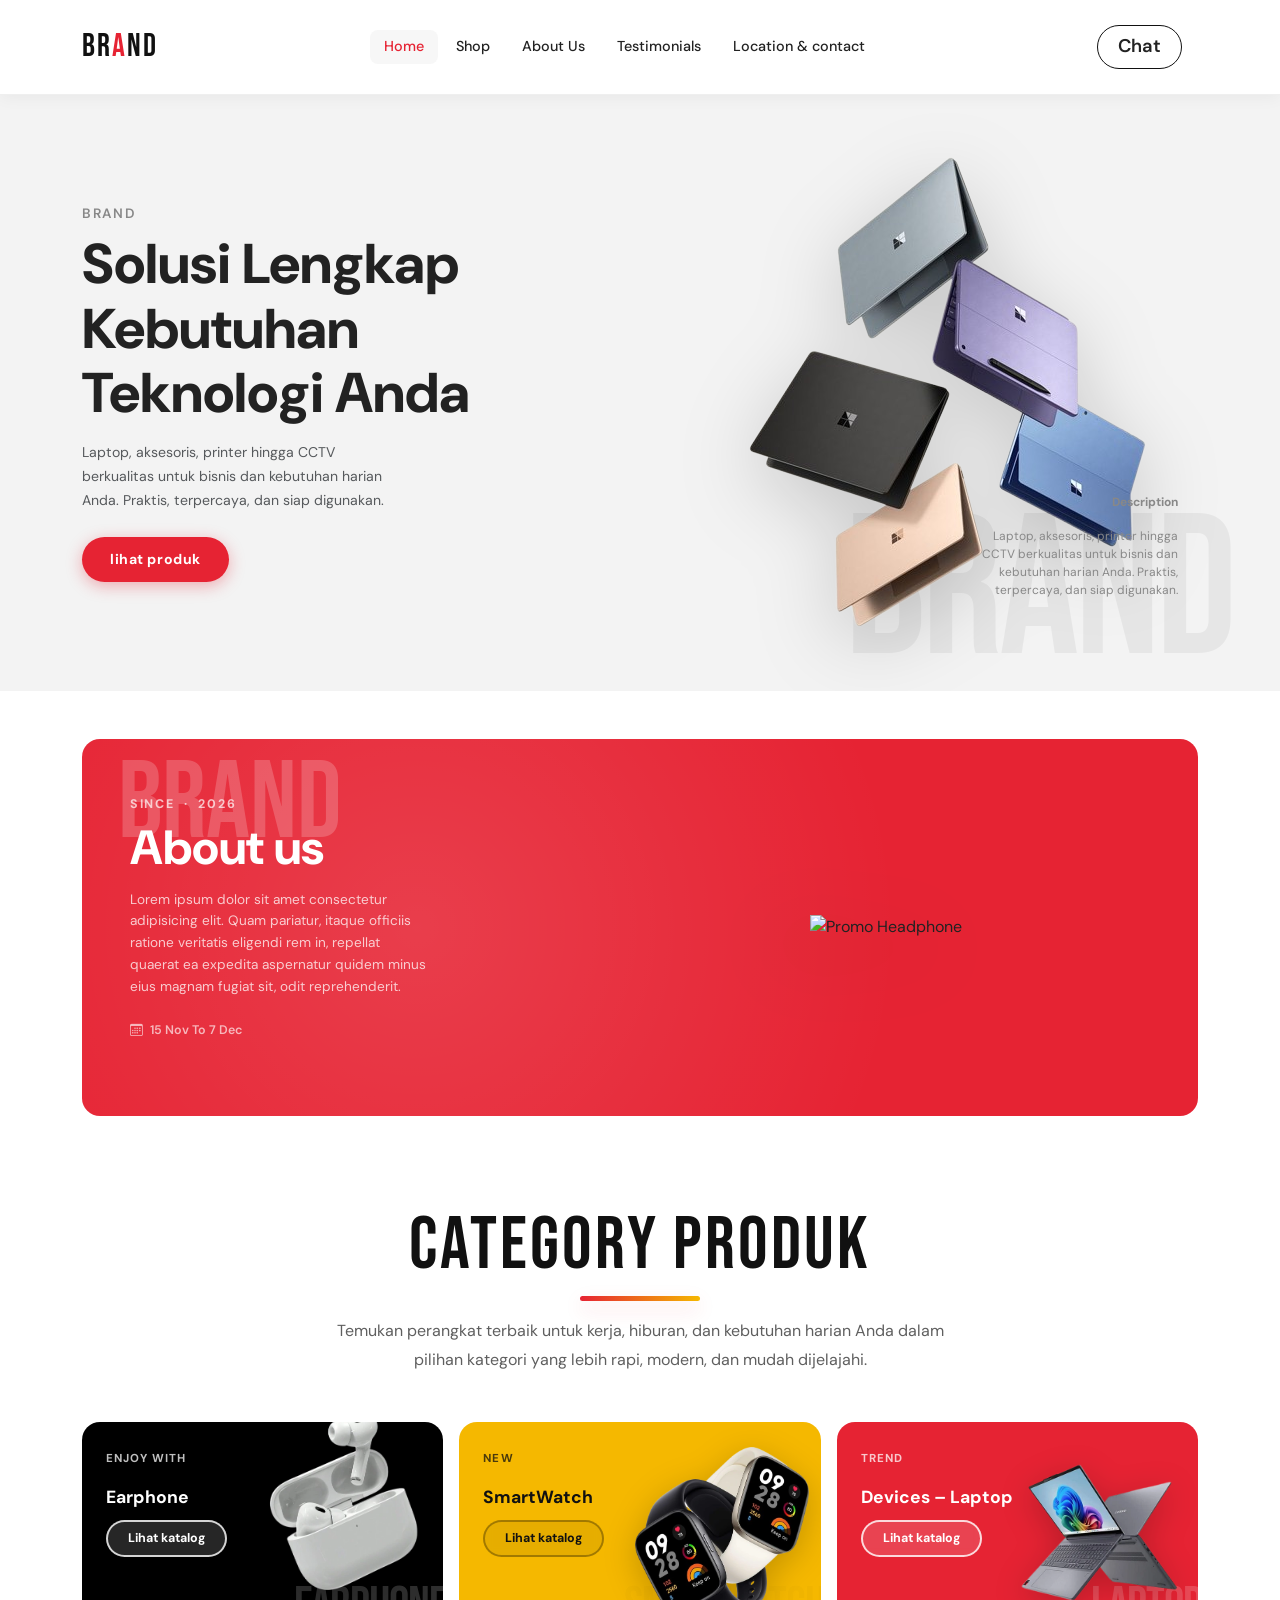
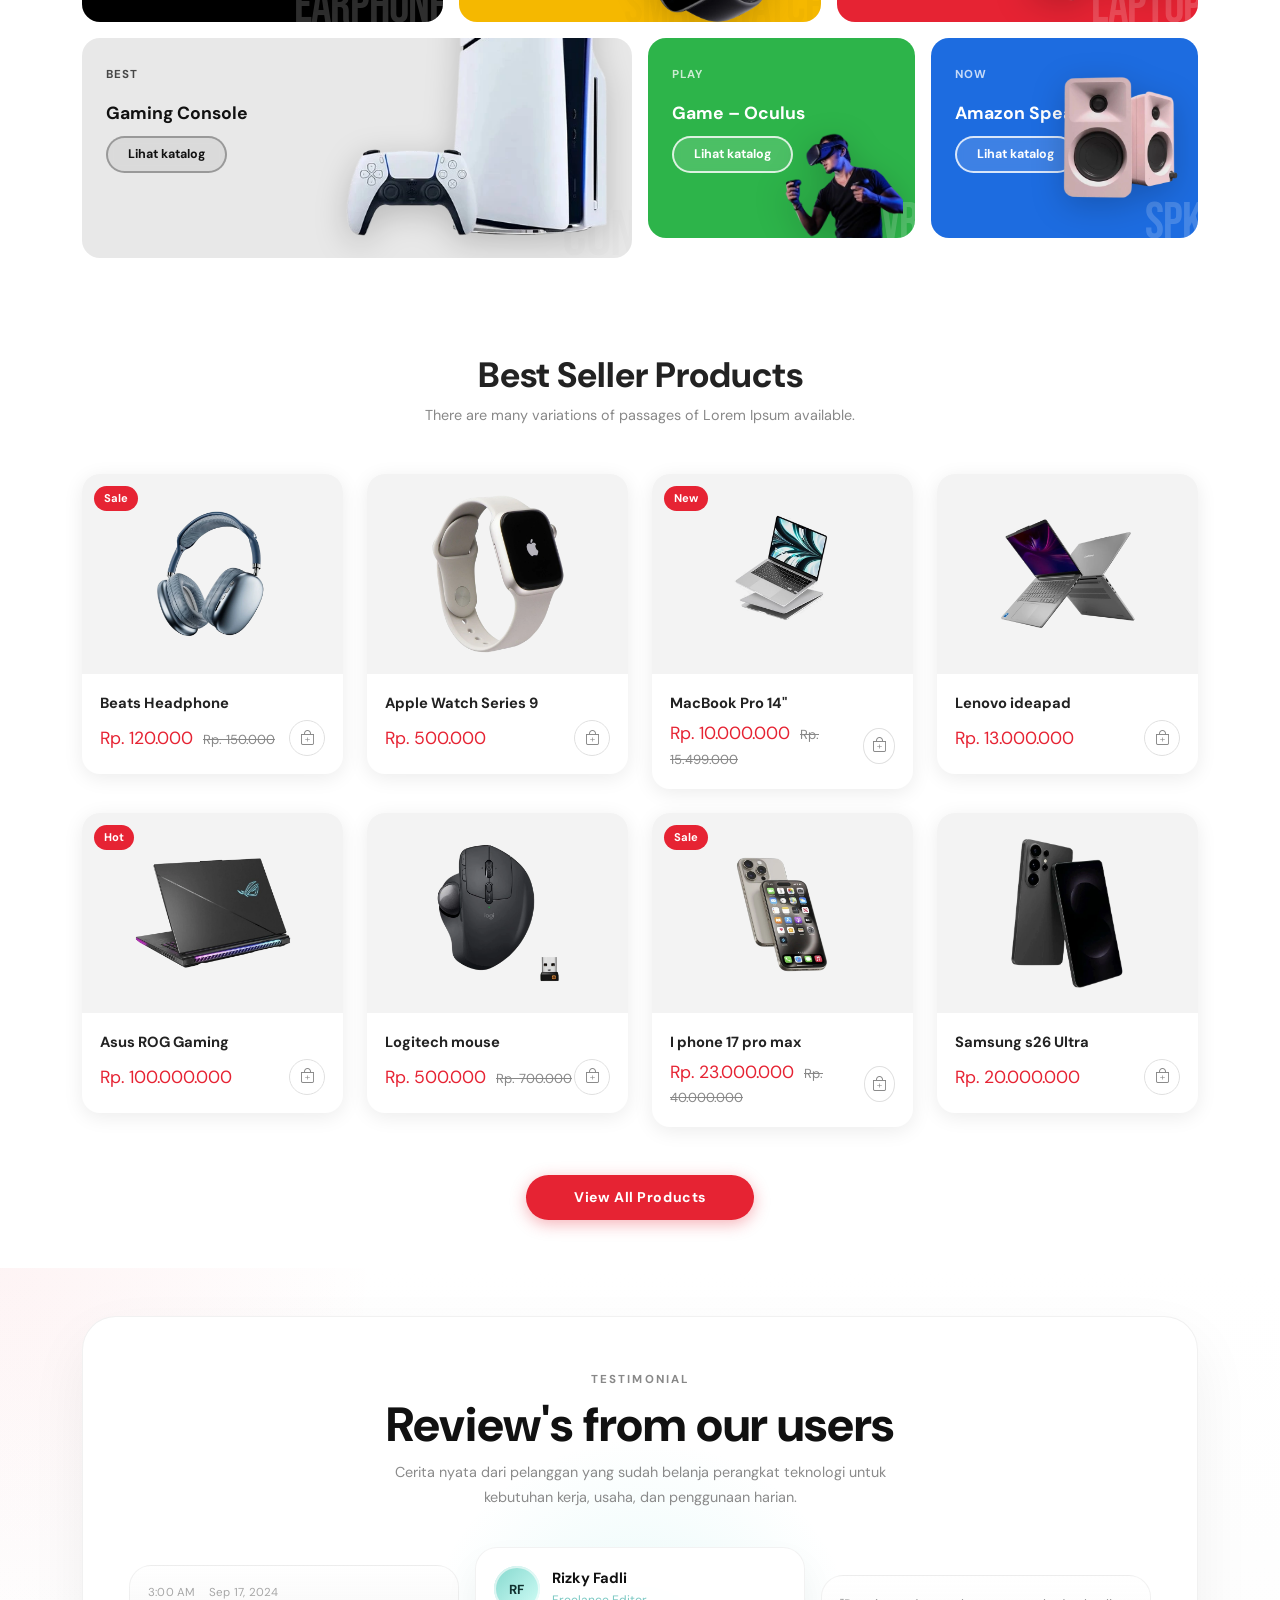
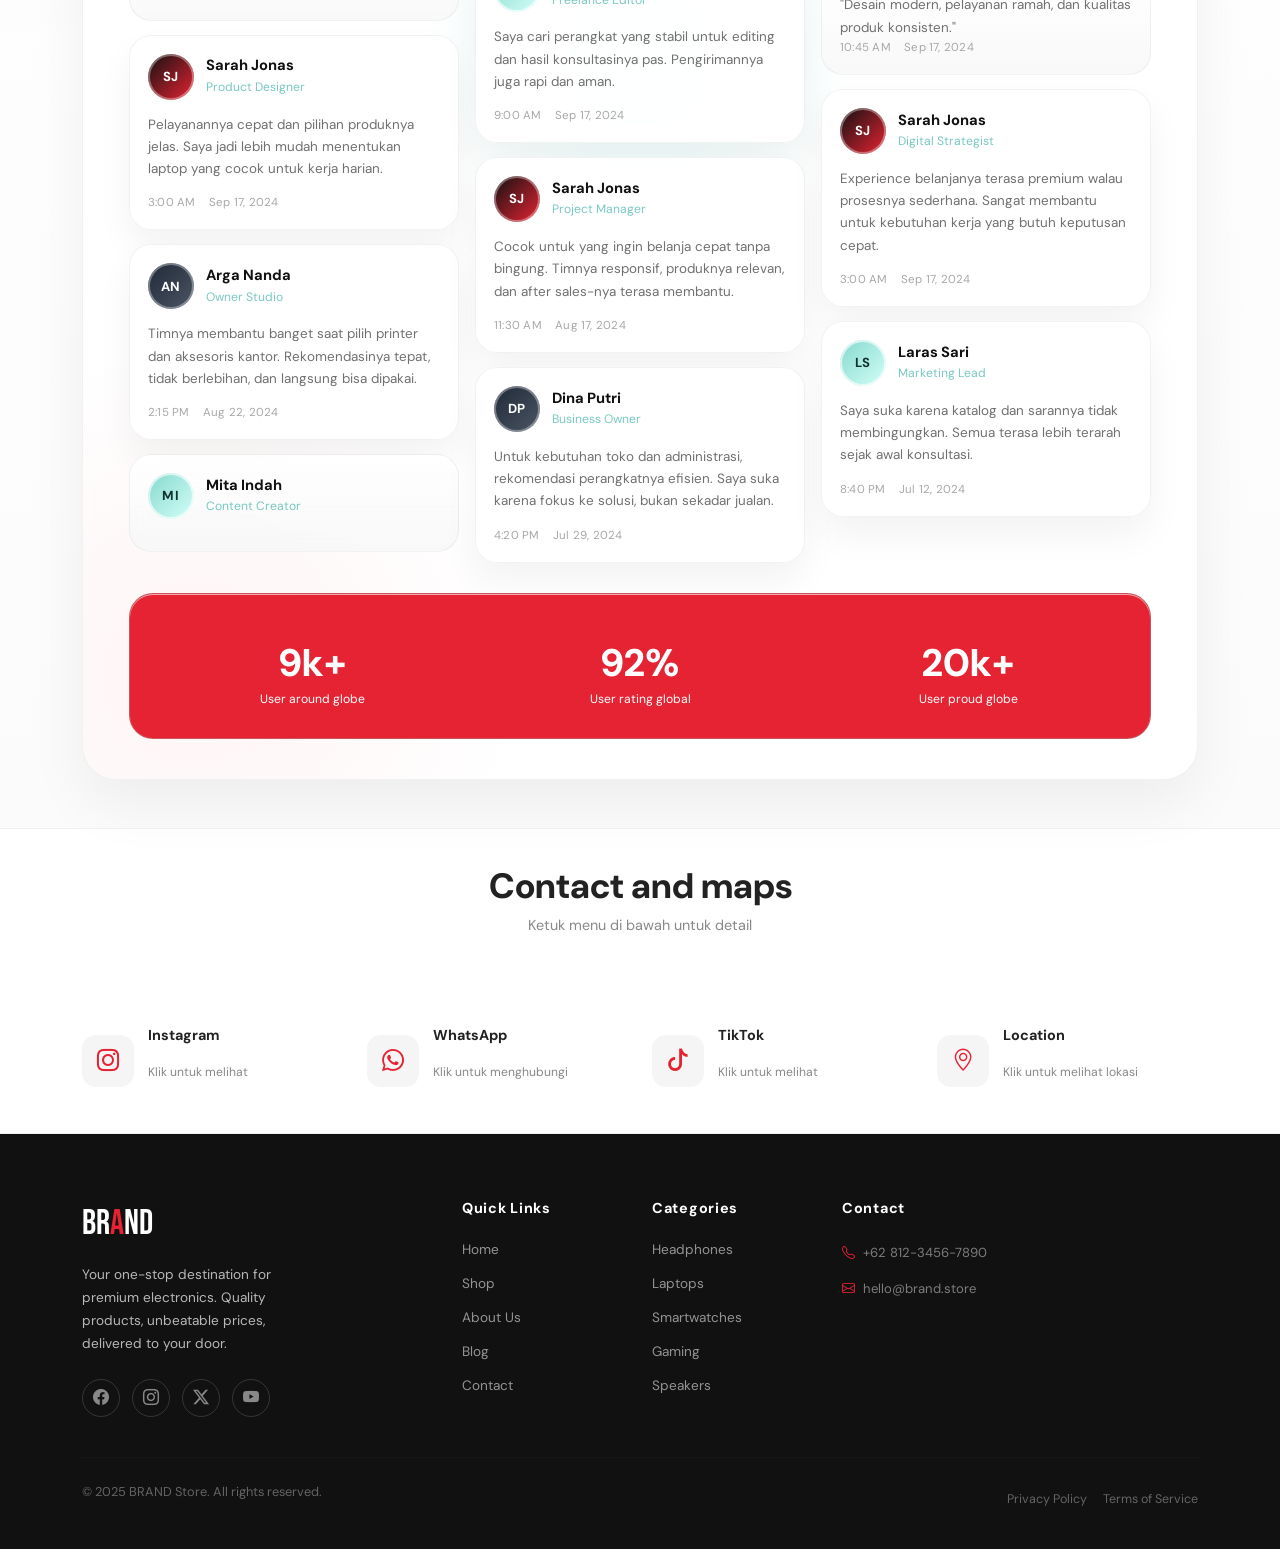
==== index.html @ e94419e8 "Add files via upload" ====
<!DOCTYPE html>
<html lang="en">
<head>
  <meta charset="UTF-8" />
  <meta name="viewport" content="width=device-width, initial-scale=1.0" />
  <title>Brand Electronics Store</title>

  <!-- Bootstrap 5 -->
  <link href="https://cdn.jsdelivr.net/npm/bootstrap@5.3.3/dist/css/bootstrap.min.css" rel="stylesheet" />
  <!-- Bootstrap Icons -->
  <link href="https://cdn.jsdelivr.net/npm/bootstrap-icons@1.11.3/font/bootstrap-icons.min.css" rel="stylesheet" />
  <!-- Google Fonts -->
  <link href="https://fonts.googleapis.com/css2?family=Bebas+Neue&family=DM+Sans:wght@300;400;500;600;700&display=swap" rel="stylesheet" />

  <!-- Custom CSS -->

   <link rel="stylesheet" href="./CSS/style.css">
</head>

<body>

  <!-- ============================================================
       NAVBAR
  ============================================================ -->
  <nav class="phlox-nav navbar navbar-expand-lg">
    <div class="container">
      <!-- Logo -->
      <a class="phlox-logo navbar-brand me-4" href="#">BR<span>A</span>ND</a>

      <!-- Toggler -->
      <button class="navbar-toggler border-0 shadow-none" type="button" data-bs-toggle="collapse" data-bs-target="#navMenu">
        <i class="bi bi-list fs-4"></i>
      </button>

      <!-- Menu -->
      <div class="collapse navbar-collapse" id="navMenu">
        <ul class="navbar-nav mx-auto gap-1">
          <li class="nav-item"><a class="nav-link active" href="#home">Home</a></li>
          <li class="nav-item"><a class="nav-link" href="#category">Shop</a></li>
          <li class="nav-item"><a class="nav-link" href="#about">About Us</a></li>
          <li class="nav-item"><a class="nav-link" href="#testimonials">Testimonials</a></li>
          <li class="nav-item"><a class="nav-link" href="#features">Location & contact</a></li>
          
        </ul>

        <!-- Right icons -->
        <div class="nav-icons d-flex align-items-center ms-lg-3 mt-3 mt-lg-0">
          <a href="#" class="btn-login me-3">Chat</a>
        </div>
      </div>
    </div>
  </nav>

  <!-- ============================================================
       HERO
  ============================================================ -->
  <section class="hero py-5" id="home" data-reveal>
    <div class="container position-relative">
      <div class="hero-ghost">Brand</div>
      <div class="row align-items-center">
        <!-- Left -->
        <div class="col-lg-5 col-md-6">
          <p class="hero-label">Brand</p>
          <h1 class="hero-title">
            <strong>Solusi Lengkap Kebutuhan Teknologi Anda</strong>
          </h1>
          <p class="text-muted mb-4 mt-3" style="font-size:.88rem;max-width:320px;line-height:1.7;">
            Laptop, aksesoris, printer hingga CCTV berkualitas untuk bisnis dan kebutuhan harian Anda. Praktis, terpercaya, dan siap digunakan.
          </p>
          <a href="#" class="btn-red">lihat produk</a>
        </div>
        <!-- Right -->
        <div class="col-lg-7 col-md-6 hero-img-wrap">
          <img
            src="./Assets/image/hero/hero.png"
            alt="Beats Solo Wireless Headphone"
          />
        </div>
      </div>
      <!-- Description card -->
      <div class="hero-desc d-none d-lg-block">
        <p class="hero-desc-title">Description</p>
        <p>Laptop, aksesoris, printer hingga CCTV berkualitas untuk bisnis dan kebutuhan harian Anda. Praktis, terpercaya, dan siap digunakan.</p>
      </div>
    </div>
  </section>


  <!-- ============================================================
       PROMO BANNER
  ============================================================ -->
  <section class="py-5" id="about" data-reveal>
    <div class="container">
      <div class="promo-banner">
        <div class="promo-off">Brand</div>
        <div class="promo-content">
          <p class="promo-tag">since &nbsp;·&nbsp; 2026</p>
          <h2 class="promo-title">About us</h2>
          <p class="promo-sub">Lorem ipsum dolor sit amet consectetur adipisicing elit. Quam pariatur, itaque officiis ratione veritatis eligendi rem in, repellat quaerat ea expedita aspernatur quidem minus eius magnam fugiat sit, odit reprehenderit.</p>
          <p class="promo-date"><i class="bi bi-calendar3 me-2"></i>15 Nov To 7 Dec</p>
          
        </div>
        <img
          class="promo-img d-none d-sm-block"
          src="https://images.unsplash.com/photo-1505740420928-5e560c06d30e?w=500&q=80"
          alt="Promo Headphone"
          style="filter: drop-shadow(-20px 20px 40px rgba(0,0,0,.35)) hue-rotate(0deg) saturate(1.3);"
        />
      </div>
    </div>
  </section>

  
  <!-- ============================================================
       CATEGORY SECTION
  ============================================================ -->
  <section class="py-5" id="category" data-reveal>
    <div class="container">
      <div class="category-heading text-center mx-auto mb-4 mb-md-5">
        <h2 class="category-title">Category Produk</h2>
        <p class="category-subtitle">
          Temukan perangkat terbaik untuk kerja, hiburan, dan kebutuhan harian Anda
          dalam pilihan kategori yang lebih rapi, modern, dan mudah dijelajahi.
        </p>
      </div>
      <div class="row g-3">

        <!-- Earphone – black -->
        <div class="col-md-4 col-6">
          <div class="cat-card bg-black">
            <div>
              <p class="cat-label">Enjoy With</p>
              <p class="cat-name">Earphone</p>
              <a href="earphone-katalog.html" class="btn-browse mt-2">Lihat katalog</a>
            </div>
            <div class="cat-ghost">EARPHONE</div>
            <img src="./Assets/image/image category/earphome.webp" alt="Earphone" />
          </div>
        </div>

        <!-- Wearables – yellow -->
        <div class="col-md-4 col-6">
          <div class="cat-card bg-yellow">
            <div>
              <p class="cat-label">New</p>
              <p class="cat-name">SmartWatch</p>
              <a href="#" class="btn-browse dark mt-2">Lihat katalog</a>
            </div>
            <div class="cat-ghost" style="color:rgba(0,0,0,.12);">SmartWatch</div>
            <img src="./Assets/image/image category/smartwatch.webp" alt="Smartwatch" />
          </div>
        </div>

        <!-- Laptop – red -->
        <div class="col-md-4 col-12">
          <div class="cat-card bg-red">
            <div>
              <p class="cat-label">Trend</p>
              <p class="cat-name">Devices – Laptop</p>
              <a href="laptop-katalog.html" class="btn-browse mt-2">Lihat katalog</a>
            </div>
            <div class="cat-ghost">Laptop</div>
            <img src="./Assets/image/image category/laptop.webp" alt="Laptop" />
          </div>
        </div>

        <!-- Gaming Console – light gray -->
        <div class="col-md-6 col-12">
          <div class="cat-card bg-lgray" style="min-height:220px;">
            <div>
              <p class="cat-label">Best</p>
              <p class="cat-name">Gaming Console</p>
              <a href="#" class="btn-browse dark mt-2">Lihat katalog</a>
            </div>
            <div class="cat-ghost" style="color:rgba(0,0,0,.07);font-size:4rem;">CON</div>
            <img src="./Assets/image/image category/ps.webp" alt="Console" style="width:52%;" />
          </div>
        </div>

        <!-- Oculus – green -->
        <div class="col-md-3 col-6">
          <div class="cat-card bg-green">
            <div>
              <p class="cat-label">Play</p>
              <p class="cat-name">Game – Oculus</p>
              <a href="#" class="btn-browse mt-2">Lihat katalog</a>
            </div>
            <div class="cat-ghost">VR</div>
            <img src="./Assets/image/image category/game-oculus.webp" alt="VR" />
          </div>
        </div>

        <!-- Speaker – blue -->
        <div class="col-md-3 col-6">
          <div class="cat-card bg-blue">
            <div>
              <p class="cat-label">Now</p>
              <p class="cat-name">Amazon Speaker</p>
              <a href="#" class="btn-browse mt-2">Lihat katalog</a>
            </div>
            <div class="cat-ghost">SPK</div>
            <img src="./Assets/image/image category/speaker.webp" alt="Speaker" style="bottom:0px; width: 50%;"/>
          </div>
        </div>

      </div>
    </div>
  </section>

 
  
  <!-- ============================================================
       BEST SELLER PRODUCTS
  ============================================================ -->
  <section class="py-5">
    <div class="container">
      <div class="text-center mb-5">
        <h2 class="section-title">Best Seller Products</h2>
        <p class="section-sub">There are many variations of passages of Lorem Ipsum available.</p>
      </div>
      <div class="row g-4">

        <!-- Product 1 -->
        <div class="col-lg-3 col-md-6">
          <div class="product-card">
            <div class="product-img-wrap">
              <span class="product-badge">Sale</span>
              <img src="./Assets/image/section best sleer/headphone.webp" alt="Headphone" />
            </div>
            <div class="product-body">
              <p class="product-name">Beats Headphone</p>
              <div class="d-flex align-items-center justify-content-between">
                <div>
                  <span class="product-price">Rp. 120.000</span>
                  <span class="product-price-old">Rp. 150.000</span>
                </div>
                <button class="btn-cart"><i class="bi bi-bag-plus"></i></button>
              </div>
            </div>
          </div>
        </div>

        <!-- Product 2 -->
        <div class="col-lg-3 col-md-6">
          <div class="product-card">
            <div class="product-img-wrap">
              <img src="./Assets/image/section best sleer/Apple-watch.webp" alt="Smartwatch" />
            </div>
            <div class="product-body">
              <p class="product-name">Apple Watch Series 9</p>
              <div class="d-flex align-items-center justify-content-between">
                <div>
                  <span class="product-price">Rp. 500.000</span>
                </div>
                <button class="btn-cart"><i class="bi bi-bag-plus"></i></button>
              </div>
            </div>
          </div>
        </div>

        <!-- Product 3 -->
        <div class="col-lg-3 col-md-6">
          <div class="product-card">
            <div class="product-img-wrap">
              <span class="product-badge">New</span>
              <img src="./Assets/image/section best sleer/mackbook.webp" alt="Laptop" />
            </div>
            <div class="product-body">
              <p class="product-name">MacBook Pro 14"</p>
              <div class="d-flex align-items-center justify-content-between">
                <div>
                  <span class="product-price">Rp. 10.000.000</span>
                  <span class="product-price-old">Rp. 15.499.000</span>
                </div>
                <button class="btn-cart"><i class="bi bi-bag-plus"></i></button>
              </div>
            </div>
          </div>
        </div>

        <!-- Product 4 -->
        <div class="col-lg-3 col-md-6">
          <div class="product-card">
            <div class="product-img-wrap">
              <img src="./Assets/image/section best sleer/lenovo.webp" alt="Earbuds" />
            </div>
            <div class="product-body">
              <p class="product-name">Lenovo ideapad</p>
              <div class="d-flex align-items-center justify-content-between">
                <div>
                  <span class="product-price">Rp. 13.000.000</span>
                </div>
                <button class="btn-cart"><i class="bi bi-bag-plus"></i></button>
              </div>
            </div>
          </div>
        </div>

        <!-- Product 5 -->
        <div class="col-lg-3 col-md-6">
          <div class="product-card">
            <div class="product-img-wrap">
              <span class="product-badge">Hot</span>
              <img src="./Assets/image/section best sleer/rog.webp" alt="Console" />
            </div>
            <div class="product-body">
              <p class="product-name">Asus ROG Gaming</p>
              <div class="d-flex align-items-center justify-content-between">
                <div>
                  <span class="product-price">Rp. 100.000.000</span>
                </div>
                <button class="btn-cart"><i class="bi bi-bag-plus"></i></button>
              </div>
            </div>
          </div>
        </div>

        <!-- Product 6 -->
        <div class="col-lg-3 col-md-6">
          <div class="product-card">
            <div class="product-img-wrap">
              <img src="./Assets/image/section best sleer/mouse.webp" alt="Speaker" />
            </div>
            <div class="product-body">
              <p class="product-name">Logitech mouse</p>
              <div class="d-flex align-items-center justify-content-between">
                <div>
                  <span class="product-price">Rp. 500.000</span>
                  <span class="product-price-old">Rp. 700.000</span>
                </div>
                <button class="btn-cart"><i class="bi bi-bag-plus"></i></button>
              </div>
            </div>
          </div>
        </div>

        <!-- Product 7 -->
        <div class="col-lg-3 col-md-6">
          <div class="product-card">
            <div class="product-img-wrap">
              <span class="product-badge">Sale</span>
              <img src="./Assets/image/section best sleer/ip.webp" alt="VR" />
            </div>
            <div class="product-body">
              <p class="product-name">I phone 17 pro max</p>
              <div class="d-flex align-items-center justify-content-between">
                <div>
                  <span class="product-price">Rp. 23.000.000</span>
                  <span class="product-price-old">Rp. 40.000.000</span>
                </div>
                <button class="btn-cart"><i class="bi bi-bag-plus"></i></button>
              </div>
            </div>
          </div>
        </div>

        <!-- Product 8 -->
        <div class="col-lg-3 col-md-6">
          <div class="product-card">
            <div class="product-img-wrap">
              <img src="./Assets/image/section best sleer/samsung.webp" alt="Camera" />
            </div>
            <div class="product-body">
              <p class="product-name">Samsung s26 Ultra</p>
              <div class="d-flex align-items-center justify-content-between">
                <div>
                  <span class="product-price">Rp. 20.000.000</span>
                </div>
                <button class="btn-cart"><i class="bi bi-bag-plus"></i></button>
              </div>
            </div>
          </div>
        </div>

      </div>

      <!-- Load more -->
      <div class="text-center mt-5">
        <a href="#category" class="btn-red px-5">View All Products</a>
      </div>
    </div>
  </section>

  

  


  <!-- ============================================================
       TESTIMONIALS
  ============================================================ -->
  <section class="testimonials-section py-5" id="testimonials" data-reveal>
    <div class="container">
      <div class="testimonials-shell">
        <div class="text-center testimonial-heading">
          <p class="testimonial-kicker">Testimonial</p>
          <h2 class="testimonial-title">Review's from our users</h2>
          <p class="testimonial-subtitle">
            Cerita nyata dari pelanggan yang sudah belanja perangkat teknologi
            untuk kebutuhan kerja, usaha, dan penggunaan harian.
          </p>
          <div class="testimonial-controls d-lg-none">
            <button class="testimonial-control-btn" type="button" data-testimonial-prev aria-label="Previous testimonial group">
              <i class="bi bi-arrow-left"></i>
            </button>
            <button class="testimonial-control-btn" type="button" data-testimonial-next aria-label="Next testimonial group">
              <i class="bi bi-arrow-right"></i>
            </button>
          </div>
        </div>

        <div class="row g-3 align-items-start testimonial-grid">
          <div class="col-lg-4 col-md-6 testimonial-slide is-active" data-testimonial-slide>
            <div class="testimonial-stack testimonial-stack-left">
              <article class="testimonial-card muted-card">
                <div class="testimonial-time">3:00 AM <span>Sep 17, 2024</span></div>
              </article>
              <article class="testimonial-card">
                <div class="testimonial-user">
                  <div class="testimonial-avatar avatar-red">SJ</div>
                  <div>
                    <h3>Sarah Jonas</h3>
                    <p>Product Designer</p>
                  </div>
                </div>
                <p class="testimonial-text">
                  Pelayanannya cepat dan pilihan produknya jelas. Saya jadi lebih
                  mudah menentukan laptop yang cocok untuk kerja harian.
                </p>
                <div class="testimonial-meta">3:00 AM <span>Sep 17, 2024</span></div>
              </article>
              <article class="testimonial-card">
                <div class="testimonial-user">
                  <div class="testimonial-avatar avatar-dark">AN</div>
                  <div>
                    <h3>Arga Nanda</h3>
                    <p>Owner Studio</p>
                  </div>
                </div>
                <p class="testimonial-text">
                  Timnya membantu banget saat pilih printer dan aksesoris kantor.
                  Rekomendasinya tepat, tidak berlebihan, dan langsung bisa dipakai.
                </p>
                <div class="testimonial-meta">2:15 PM <span>Aug 22, 2024</span></div>
              </article>
              <article class="testimonial-card muted-card d-none d-md-block">
                <div class="testimonial-user">
                  <div class="testimonial-avatar avatar-soft">MI</div>
                  <div>
                    <h3>Mita Indah</h3>
                    <p>Content Creator</p>
                  </div>
                </div>
              </article>
            </div>
          </div>

          <div class="col-lg-4 col-md-6 testimonial-slide" data-testimonial-slide>
            <div class="testimonial-stack testimonial-stack-center">
              <article class="testimonial-card">
                <div class="testimonial-user">
                  <div class="testimonial-avatar avatar-soft">RF</div>
                  <div>
                    <h3>Rizky Fadli</h3>
                    <p>Freelance Editor</p>
                  </div>
                </div>
                <p class="testimonial-text">
                  Saya cari perangkat yang stabil untuk editing dan hasil konsultasinya
                  pas. Pengirimannya juga rapi dan aman.
                </p>
                <div class="testimonial-meta">9:00 AM <span>Sep 17, 2024</span></div>
              </article>
              <article class="testimonial-card">
                <div class="testimonial-user">
                  <div class="testimonial-avatar avatar-red">SJ</div>
                  <div>
                    <h3>Sarah Jonas</h3>
                    <p>Project Manager</p>
                  </div>
                </div>
                <p class="testimonial-text">
                  Cocok untuk yang ingin belanja cepat tanpa bingung. Timnya responsif,
                  produknya relevan, dan after sales-nya terasa membantu.
                </p>
                <div class="testimonial-meta">11:30 AM <span>Aug 17, 2024</span></div>
              </article>
              <article class="testimonial-card">
                <div class="testimonial-user">
                  <div class="testimonial-avatar avatar-dark">DP</div>
                  <div>
                    <h3>Dina Putri</h3>
                    <p>Business Owner</p>
                  </div>
                </div>
                <p class="testimonial-text">
                  Untuk kebutuhan toko dan administrasi, rekomendasi perangkatnya efisien.
                  Saya suka karena fokus ke solusi, bukan sekadar jualan.
                </p>
                <div class="testimonial-meta">4:20 PM <span>Jul 29, 2024</span></div>
              </article>
            </div>
          </div>

          <div class="col-lg-4 testimonial-slide" data-testimonial-slide>
            <div class="testimonial-stack testimonial-stack-right">
              <article class="testimonial-card muted-card">
                <p class="testimonial-text mb-0">
                  "Desain modern, pelayanan ramah, dan kualitas produk konsisten."
                </p>
                <div class="testimonial-meta">10:45 AM <span>Sep 17, 2024</span></div>
              </article>
              <article class="testimonial-card">
                <div class="testimonial-user">
                  <div class="testimonial-avatar avatar-red">SJ</div>
                  <div>
                    <h3>Sarah Jonas</h3>
                    <p>Digital Strategist</p>
                  </div>
                </div>
                <p class="testimonial-text">
                  Experience belanjanya terasa premium walau prosesnya sederhana.
                  Sangat membantu untuk kebutuhan kerja yang butuh keputusan cepat.
                </p>
                <div class="testimonial-meta">3:00 AM <span>Sep 17, 2024</span></div>
              </article>
              <article class="testimonial-card">
                <div class="testimonial-user">
                  <div class="testimonial-avatar avatar-soft">LS</div>
                  <div>
                    <h3>Laras Sari</h3>
                    <p>Marketing Lead</p>
                  </div>
                </div>
                <p class="testimonial-text">
                  Saya suka karena katalog dan sarannya tidak membingungkan. Semua terasa
                  lebih terarah sejak awal konsultasi.
                </p>
                <div class="testimonial-meta">8:40 PM <span>Jul 12, 2024</span></div>
              </article>
            </div>
          </div>
        </div>

        <div class="row g-3 testimonial-stats">
          <div class="col-md-4">
            <div class="testimonial-stat-card">
              <h3 class="counter-value" data-counter="10000" data-counter-suffix="k+">10k<span>+</span></h3>
              <p>User around globe</p>
            </div>
          </div>
          <div class="col-md-4">
            <div class="testimonial-stat-card">
              <h3 class="counter-value" data-counter="97" data-counter-suffix="%">97<span>%</span></h3>
              <p>User rating global</p>
            </div>
          </div>
          <div class="col-md-4">
            <div class="testimonial-stat-card">
              <h3 class="counter-value" data-counter="22000" data-counter-suffix="k+">22k<span>+</span></h3>
              <p>User proud globe</p>
            </div>
          </div>
        </div>
      </div>
    </div>
  </section>

   <!-- ============================================================
       FEATURES STRIP
  ============================================================ -->
  <section class="features-strip" id="features" data-reveal>
    <div class="container">
      <div class="row g-4 justify-content-center">
        <div class="text-center mb-5">
        <h2 class="section-title">Contact and maps</h2>
        <p class="section-sub">Ketuk menu di bawah untuk detail</p>
      </div>

        <div class="col-lg-3 col-sm-6">
          <a href="https://www.instagram.com/" class="feature-item feature-link" target="_blank" rel="noopener noreferrer">
            <div class="feature-icon"><i class="bi bi-instagram"></i></div>
            <div>
              <p class="feature-title">Instagram</p>
              <p class="feature-sub">Klik untuk melihat</p>
            </div>
          </a>
        </div>

        <div class="col-lg-3 col-sm-6">
          <a href="https://www.instagram.com/" class="feature-item feature-link" target="_blank" rel="noopener noreferrer">
            <div class="feature-icon"><i class="bi bi-whatsapp"></i></div>
            <div>
              <p class="feature-title">WhatsApp</p>
              <p class="feature-sub">Klik untuk menghubungi</p>
            </div>
          </a>
        </div>

        <div class="col-lg-3 col-sm-6">
          <a href="https://www.instagram.com/" class="feature-item feature-link" target="_blank" rel="noopener noreferrer">
            <div class="feature-icon"><i class="bi bi-tiktok"></i></div>
            <div>
              <p class="feature-title">TikTok</p>
              <p class="feature-sub">Klik untuk melihat</p>
            </div>
          </a>
        </div>

        <div class="col-lg-3 col-sm-6">
          <a href="https://www.instagram.com/" class="feature-item feature-link" target="_blank" rel="noopener noreferrer">
            <div class="feature-icon"><i class="bi bi-geo-alt"></i></div>
            <div>
              <p class="feature-title">Location</p>
              <p class="feature-sub">Klik untuk melihat lokasi</p>
            </div>
          </a>
        </div>
        
      </div>
    </div>
  </section>


  <!-- ============================================================
       FOOTER
  ============================================================ -->
  <footer class="phlox-footer" id="contact" data-reveal>
    <div class="container">
      <div class="row g-4">
        <!-- Brand -->
        <div class="col-lg-4 col-md-6">
          <div class="footer-logo">BR<span>A</span>ND</div>
          <p class="footer-desc">Your one-stop destination for premium electronics. Quality products, unbeatable prices, delivered to your door.</p>
          <div class="mt-4">
            <a href="#" class="social-icon"><i class="bi bi-facebook"></i></a>
            <a href="#" class="social-icon"><i class="bi bi-instagram"></i></a>
            <a href="#" class="social-icon"><i class="bi bi-twitter-x"></i></a>
            <a href="#" class="social-icon"><i class="bi bi-youtube"></i></a>
          </div>
        </div>

        <!-- Quick Links -->
        <div class="col-lg-2 col-md-6 col-6">
          <p class="footer-title">Quick Links</p>
          <ul class="footer-links list-unstyled">
            <li><a href="#">Home</a></li>
            <li><a href="#">Shop</a></li>
            <li><a href="#">About Us</a></li>
            <li><a href="#">Blog</a></li>
            <li><a href="#">Contact</a></li>
          </ul>
        </div>

        <!-- Categories -->
        <div class="col-lg-2 col-md-6 col-6">
          <p class="footer-title">Categories</p>
          <ul class="footer-links list-unstyled">
            <li><a href="#category">Headphones</a></li>
            <li><a href="#category">Laptops</a></li>
            <li><a href="#category">Smartwatches</a></li>
            <li><a href="#category">Gaming</a></li>
            <li><a href="#category">Speakers</a></li>
          </ul>
        </div>

        <!-- Contact -->
        <div class="col-lg-4 col-md-6">
          <p class="footer-title">Contact</p>
          <p class="mt-4" style="font-size:.82rem;color:rgba(255,255,255,.45);">
            <i class="bi bi-telephone me-2" style="color:var(--red);"></i>+62 812-3456-7890
          </p>
          <p style="font-size:.82rem;color:rgba(255,255,255,.45);">
            <i class="bi bi-envelope me-2" style="color:var(--red);"></i>hello@brand.store
          </p>
        </div>
      </div>

      <hr class="footer-divider" />
      <div class="d-flex flex-wrap justify-content-between align-items-center">
        <p class="footer-copy">© 2025 BRAND Store. All rights reserved.</p>
        <div class="d-flex gap-3">
          <a href="#" style="font-size:.78rem;color:rgba(255,255,255,.35);">Privacy Policy</a>
          <a href="#" style="font-size:.78rem;color:rgba(255,255,255,.35);">Terms of Service</a>
        </div>
      </div>
    </div>
  </footer>

  <!-- Bootstrap JS -->
  <script src="https://cdn.jsdelivr.net/npm/bootstrap@5.3.3/dist/js/bootstrap.bundle.min.js"></script>
  <script src="./Js/script.js"></script>
</body>
</html>
---- CSS/style.css ----
/* ============================================================
       CSS VARIABLES & RESET
    ============================================================ */
    :root {
      --red:     #e62333;
      --black:   #111111;
      --gray-bg: #f3f3f3;
      --white:   #ffffff;
      --yellow:  #f5b800;
      --green:   #2db44a;
      --blue:    #1d6ce0;
      --text:    #222222;
      --muted:   #888888;
      --radius:  18px;
      --shadow:  0 8px 32px rgba(0,0,0,.10);
      --shadow-card: 0 4px 20px rgba(0,0,0,.08);
      --font-display: 'Bebas Neue', sans-serif;
      --font-body:    'DM Sans', sans-serif;
      --transition: .25s cubic-bezier(.4,0,.2,1);
    }

    html {
      scroll-behavior: smooth;
    }

    *, *::before, *::after { box-sizing: border-box; margin: 0; padding: 0; }

    body {
      font-family: var(--font-body);
      color: var(--text);
      background: var(--white);
      overflow-x: hidden;
    }

    h1,h2,h3,h4,h5,h6 { font-family: var(--font-body); }
    a { text-decoration: none; color: inherit; }
    img { max-width: 100%; display: block; }

    .reveal-init {
      opacity: 0;
      transform: translateY(34px);
      transition:
        opacity .7s cubic-bezier(.22,1,.36,1),
        transform .7s cubic-bezier(.22,1,.36,1);
    }

    .reveal-init.is-visible {
      opacity: 1;
      transform: translateY(0);
    }

    /* ============================================================
       NAVBAR
    ============================================================ */
    .phlox-nav {
      background: var(--white);
      padding: 18px 0;
      border-bottom: 1px solid #efefef;
      position: sticky;
      top: 0;
      z-index: 999;
      box-shadow: 0 2px 16px rgba(0,0,0,.05);
    }

    .phlox-logo {
      font-family: var(--font-display);
      font-size: 2rem;
      letter-spacing: .06em;
      color: var(--black);
    }
    .phlox-logo span { color: var(--red); }

    .phlox-nav .navbar-nav .nav-link {
      font-size: .9rem;
      font-weight: 500;
      color: var(--text);
      padding: 6px 14px;
      border-radius: 8px;
      transition: background var(--transition), color var(--transition);
    }
    .phlox-nav .navbar-nav .nav-link:hover,
    .phlox-nav .navbar-nav .nav-link.active {
      background: #f7f7f7;
      color: var(--red);
    }

    .nav-icons a {
      font-size: 1.15rem;
      color: var(--text);
      margin-left: 14px;
      transition: color var(--transition);
    }
    .nav-icons a:hover { color: var(--red); }

    .btn-login {
      font-size: .85rem;
      font-weight: 600;
      padding: 7px 20px;
      border-radius: 30px;
      border: 1.5px solid var(--black);
      background: transparent;
      color: var(--black);
      transition: all var(--transition);
    }
    .btn-login:hover { background: var(--black); color: var(--white); }

    /* ============================================================
       HERO
    ============================================================ */
    .hero {
      background: var(--gray-bg);
      min-height: 480px;
      position: relative;
      overflow: hidden;
      display: flex;
      align-items: center;
    }

    .hero-ghost {
      position: absolute;
      right: -2%;
      bottom: -10%;
      font-family: var(--font-display);
      font-size: clamp(80px, 16vw, 200px);
      color: rgba(0,0,0,.05);
      letter-spacing: -.02em;
      white-space: nowrap;
      pointer-events: none;
      user-select: none;
      line-height: 1;
    }

    .hero-label {
      font-size: .85rem;
      font-weight: 600;
      letter-spacing: .12em;
      text-transform: uppercase;
      color: var(--muted);
      margin-bottom: 8px;
    }

    .hero-title {
      font-family: var(--font-body);
      font-weight: 300;
      font-size: clamp(1.4rem, 3vw, 2rem);
      line-height: 1.15;
      margin-bottom: 4px;
    }
    .hero-title strong {
      font-weight: 800;
      font-size: clamp(2.2rem, 5vw, 3.5rem);
      display: block;
    }

    .btn-red {
      display: inline-block;
      padding: 12px 28px;
      background: var(--red);
      color: var(--white);
      font-weight: 700;
      font-size: .88rem;
      border-radius: 30px;
      letter-spacing: .04em;
      border: none;
      cursor: pointer;
      transition: all var(--transition);
      box-shadow: 0 4px 16px rgba(230,35,51,.35);
    }
    .btn-red:hover { background: #c41c29; transform: translateY(-2px); box-shadow: 0 8px 24px rgba(230,35,51,.4); color: var(--white); }

    .hero-img-wrap {
      display: flex;
      justify-content: flex-end;
      align-items: center;
      position: relative;
    }
    .hero-img-wrap img {
      width: min(500px, 100%);
      filter: drop-shadow(0 20px 40px rgba(0,0,0,.18));
      animation: float 4s ease-in-out infinite;
      border-radius: 18px;
    }
    @keyframes float {
      0%,100% { transform: translateY(0); }
      50%      { transform: translateY(-14px); }
    }

    .hero-desc {
      position: absolute;
      bottom: 28px;
      right: 32px;
      text-align: right;
      max-width: 220px;
    }
    .hero-desc-title { font-weight: 700; font-size: .85rem; }
    .hero-desc p { font-size: .75rem; color: var(--muted); margin-top: 4px; line-height: 1.5; }

    /* ============================================================
       ABOUT US
    ============================================================ */
    .about-section {
      background:
        radial-gradient(circle at top left,var(--gray-bg), transparent 28%),
        linear-gradient(180deg, #ffffff 0%, #faf7f3 100%);
    }

    .about-box {
      position: relative;
      background: linear-gradient(135deg, #d81f30 0%, #ef3a49 55%, #ff6f6b 100%);
      border-radius: 32px;
      padding: 40px 36px;
      overflow: hidden;
      box-shadow: 0 22px 50px rgba(230,35,51,.18);
    }

    .about-box::before {
      content: "";
      position: absolute;
      inset: 0;
      background:
        radial-gradient(circle at 15% 20%, rgba(255,255,255,.18), transparent 28%),
        radial-gradient(circle at 85% 70%, rgba(255,255,255,.10), transparent 24%);
      pointer-events: none;
    }

    .about-kicker {
      display: inline-block;
      padding: 7px 16px;
      border-radius: 999px;
      background: rgba(255,255,255,.16);
      color: var(--white);
      font-size: .78rem;
      font-weight: 700;
      letter-spacing: .14em;
      text-transform: uppercase;
      margin-bottom: 16px;
    }

    .about-content,
    .about-points-panel {
      position: relative;
      z-index: 1;
    }

    .about-content {
      padding-right: 12px;
      text-align: left;
    }

    .about-title {
      font-family: var(--font-body);
      font-weight: 800;
      font-size: clamp(2rem, 4vw, 3rem);
      line-height: 1.15;
      color: var(--white);
      max-width: 560px;
      margin-bottom: 16px;
    }

    .about-subtitle {
      font-size: 1rem;
      line-height: 1.85;
      color: rgba(255,255,255,.88);
      max-width: 560px;
      margin-bottom: 16px;
    }

    .about-text {
      font-size: .96rem;
      line-height: 1.85;
      color: rgba(255,255,255,.75);
      max-width: 560px;
      margin-bottom: 0;
    }

    .about-points-panel {
      background: rgba(255,255,255,.12);
      border: 1px solid rgba(255,255,255,.18);
      border-radius: 28px;
      padding: 28px 24px;
      backdrop-filter: blur(8px);
    }

    .about-panel-label {
      font-size: .78rem;
      font-weight: 700;
      letter-spacing: .14em;
      text-transform: uppercase;
      color: rgba(255,255,255,.7);
      margin-bottom: 18px;
    }

    .about-points {
      display: grid;
      gap: 12px;
    }

    .about-point {
      display: flex;
      align-items: center;
      gap: 12px;
      font-size: .92rem;
      font-weight: 600;
      color: var(--white);
      padding: 14px 16px;
      border-radius: 18px;
      background: rgba(255,255,255,.1);
      border: 1px solid rgba(255,255,255,.12);
    }

    .about-point i {
      width: 38px;
      height: 38px;
      display: inline-flex;
      align-items: center;
      justify-content: center;
      font-size: 1rem;
      color: var(--red);
      background: var(--white);
      border-radius: 12px;
      flex-shrink: 0;
    }

    /* ============================================================
       SECTION TITLES
    ============================================================ */
    .section-title {
      font-weight: 800;
      font-size: clamp(1.5rem, 3vw, 2.2rem);
    }
    .section-sub { color: var(--muted); font-size: .9rem; margin-top: 4px; }

    /* ============================================================
       CATEGORY HEADING
    ============================================================ */
    .category-heading {
      max-width: 760px;
      position: relative;
    }

    
    .category-title {
      font-family: var(--font-display);
      font-size: clamp(2.4rem, 6vw, 4.6rem);
      letter-spacing: .04em;
      line-height: .95;
      color: var(--black);
      margin-bottom: 16px;
      text-transform: uppercase;
    }

    .category-title::after {
      content: "";
      display: block;
      width: 120px;
      height: 5px;
      margin: 14px auto 0;
      border-radius: 999px;
      background: linear-gradient(90deg, var(--red), var(--yellow));
      box-shadow: 0 8px 20px rgba(230,35,51,.18);
    }

    .category-subtitle {
      max-width: 620px;
      margin: 0 auto;
      font-size: 1rem;
      line-height: 1.8;
      color: #5f5f5f;
    }

    /* ============================================================
       CATEGORY CARDS
    ============================================================ */
    .cat-card {
      border-radius: var(--radius);
      padding: 28px 24px;
      overflow: hidden;
      position: relative;
      min-height: 200px;
      display: flex;
      flex-direction: column;
      justify-content: space-between;
      transition: transform var(--transition), box-shadow var(--transition);
      cursor: pointer;
    }
    .cat-card:hover { transform: translateY(-6px); box-shadow: 0 16px 40px rgba(0,0,0,.15); }

    .cat-card .cat-label { font-size: .72rem; font-weight: 700; letter-spacing: .1em; text-transform: uppercase; opacity: .75; }
    .cat-card .cat-name  { font-weight: 700; font-size: 1.1rem; margin: 4px 0 2px; }
    .cat-card .cat-ghost {
      position: absolute;
      bottom: -10px; right: -4px;
      font-family: var(--font-display);
      font-size: 3.2rem;
      letter-spacing: -.02em;
      opacity: .18;
      line-height: 1;
      pointer-events: none;
    }

    .cat-card img {
      position: absolute;
      right: 12px;
      bottom: 0;
      width: 48%;
      object-fit: contain;
      filter: drop-shadow(0 8px 16px rgba(0,0,0,.2));
      transition: transform var(--transition);
    }
    .cat-card:hover img { transform: scale(1.06) rotate(-3deg); }

    .btn-browse {
      display: inline-block;
      padding: 7px 20px;
      border: 2px solid rgba(255,255,255,.8);
      border-radius: 30px;
      font-size: .78rem;
      font-weight: 700;
      color: var(--white);
      background: rgba(255,255,255,.15);
      backdrop-filter: blur(4px);
      transition: all var(--transition);
      width: fit-content;
    }
    .btn-browse:hover { background: var(--white); color: var(--black); border-color: var(--white); }
    .btn-browse.dark { border-color: rgba(0,0,0,.3); color: var(--black); background: rgba(0,0,0,.06); }
    .btn-browse.dark:hover { background: var(--black); color: var(--white); border-color: var(--black); }

    .bg-black  { background: var(--black); color: var(--white); }
    .bg-yellow { background: var(--yellow); color: var(--black); }
    .bg-red    { background: var(--red);    color: var(--white); }
    .bg-lgray  { background: #e8e8e8;       color: var(--black); }
    .bg-green  { background: var(--green);  color: var(--white); }
    .bg-blue   { background: var(--blue);   color: var(--white); }

    /* ============================================================
       FEATURES STRIP
    ============================================================ */
    .features-strip {
      border-top: 1px solid #efefef;
      border-bottom: 1px solid #efefef;
      padding: 36px 0;
    }
    .feature-item { display: flex; align-items: center; gap: 14px; }
    .feature-link {
      transition: transform var(--transition);
    }
    .feature-icon {
      width: 52px; height: 52px;
      border-radius: 14px;
      background: #f5f5f5;
      display: flex; align-items: center; justify-content: center;
      font-size: 1.4rem;
      color: var(--red);
      flex-shrink: 0;
      transition: transform var(--transition), box-shadow var(--transition), background var(--transition), color var(--transition);
    }
    .feature-title { font-weight: 700; font-size: .9rem; }
    .feature-sub   { font-size: .76rem; color: var(--muted); margin-top: 2px; }
    .feature-link:hover { transform: translateY(-2px); }
    .feature-link:hover .feature-icon {
      background: #ffffff;
      color: #e62333;
      box-shadow: 0 12px 26px rgba(230,35,51,.32);
    }

    /* ============================================================
       PROMO BANNER
    ============================================================ */
    .promo-banner {
      background: var(--red);
      border-radius: var(--radius);
      overflow: hidden;
      position: relative;
      padding: 56px 48px;
      display: flex;
      align-items: center;
      justify-content: space-between;
    }
    .promo-banner::before {
      content: '';
      position: absolute;
      inset: 0;
      background: radial-gradient(circle at 30% 50%, rgba(255,255,255,.12) 0%, transparent 60%);
    }
    .promo-off {
      font-family: var(--font-display);
      font-size: clamp(60px, 10vw, 110px);
      color: rgba(255,255,255,.2);
      line-height: .9;
      position: absolute;
      left: 36px; top: 16px;
      pointer-events: none;
    }
    .promo-content { position: relative; z-index: 1; }
    .promo-tag { font-size: .78rem; font-weight: 700; letter-spacing: .14em; text-transform: uppercase; color: rgba(255,255,255,.7); margin-bottom: 8px; }
    .promo-title { font-weight: 800; font-size: clamp(2rem, 4vw, 3rem); color: var(--white); line-height: 1.1; }
    .promo-sub { font-size: .85rem; color: rgba(255,255,255,.75); margin: 14px 0 24px; max-width: 300px; line-height: 1.6; }
    .promo-date { font-size: .78rem; font-weight: 600; color: rgba(255,255,255,.65); margin-bottom: 20px; }

    .btn-white {
      display: inline-block;
      padding: 12px 32px;
      background: var(--white);
      color: var(--red);
      font-weight: 700;
      font-size: .88rem;
      border-radius: 30px;
      transition: all var(--transition);
      box-shadow: 0 4px 16px rgba(0,0,0,.15);
    }
    .btn-white:hover { transform: translateY(-2px); box-shadow: 0 8px 24px rgba(0,0,0,.2); color: var(--red); }

    .promo-img {
      width: min(340px, 45%);
      filter: drop-shadow(-20px 20px 40px rgba(0,0,0,.3));
      animation: float 4.5s ease-in-out infinite;
      position: relative; z-index: 1;
    }

    /* HALAMAN KATALOG */
    .katalog-laptop{
      margin-bottom: 50px;
      padding: 25px;
    }
    .katalog-laptop .section-title {
      font-size: clamp(1.2rem, 5vw, 2.2rem);
      font-weight: normal;
      font-family: var(--font-display);
      font-weight: 600;
    }

    /* ============================================================
       TESTIMONIALS
    ============================================================ */
    .testimonials-section {
      background:
        radial-gradient(circle at top left, rgba(230,35,51,.05), transparent 22%),
        linear-gradient(180deg, #ffffff 0%, #fbfbfb 100%);
    }

    .testimonials-shell {
      background: #ffffff;
      border-radius: 34px;
      border: 1px solid rgba(17,17,17,.06);
      box-shadow: 0 24px 60px rgba(0,0,0,.06);
      padding: 54px 46px 34px;
      position: relative;
      overflow: hidden;
    }

    .testimonials-shell::before {
      content: "";
      position: absolute;
      inset: 0;
      background:
        radial-gradient(circle at 50% 32%, rgba(112,224,219,.16), transparent 24%),
        radial-gradient(circle at 10% 90%, rgba(230,35,51,.05), transparent 24%);
      pointer-events: none;
    }

    .testimonial-heading,
    .testimonial-grid,
    .testimonial-stats {
      position: relative;
      z-index: 1;
    }

    .testimonial-heading {
      max-width: 520px;
      margin: 0 auto 38px;
    }

    .testimonial-kicker {
      font-size: .72rem;
      font-weight: 700;
      letter-spacing: .18em;
      text-transform: uppercase;
      color: var(--muted);
      margin-bottom: 10px;
    }

    .testimonial-title {
      font-weight: 800;
      font-size: clamp(2rem, 4vw, 3rem);
      line-height: 1.08;
      color: var(--black);
      margin-bottom: 10px;
    }

    .testimonial-subtitle {
      font-size: .9rem;
      line-height: 1.7;
      color: #8a8a8a;
      margin-bottom: 0;
    }

    .testimonial-controls {
      display: flex;
      align-items: center;
      justify-content: center;
      gap: 10px;
      margin-top: 20px;
    }

    .testimonial-control-btn {
      width: 44px;
      height: 44px;
      border-radius: 50%;
      border: 1px solid rgba(17,17,17,.08);
      background: rgba(255,255,255,.96);
      color: var(--black);
      display: inline-flex;
      align-items: center;
      justify-content: center;
      font-size: 1rem;
      box-shadow: 0 10px 24px rgba(0,0,0,.06);
      transition: transform var(--transition), box-shadow var(--transition), color var(--transition), border-color var(--transition);
    }

    .testimonial-control-btn:hover {
      transform: translateY(-2px);
      color: var(--red);
      border-color: rgba(230,35,51,.18);
      box-shadow: 0 14px 28px rgba(230,35,51,.12);
    }

    .testimonial-grid {
      margin-bottom: 30px;
    }

    .testimonial-stack {
      display: grid;
      gap: 14px;
    }

    .testimonial-stack-left {
      padding-top: 18px;
    }

    .testimonial-stack-right {
      padding-top: 28px;
    }

    .testimonial-card {
      background: rgba(255,255,255,.94);
      border: 1px solid rgba(17,17,17,.05);
      border-radius: 22px;
      padding: 18px;
      box-shadow: 0 18px 36px rgba(0,0,0,.05);
      backdrop-filter: blur(8px);
      transition:
        transform var(--transition),
        box-shadow var(--transition),
        border-color var(--transition),
        background var(--transition);
    }

    .testimonial-card.muted-card {
      background: linear-gradient(180deg, rgba(255,255,255,.9), rgba(247,247,247,.82));
      color: #b6b6b6;
      box-shadow: none;
    }

    .testimonial-card:hover {
      transform: translateY(-8px);
      box-shadow: 0 24px 46px rgba(0,0,0,.1);
      border-color: rgba(117,230,220,.4);
      background: rgba(255,255,255,.98);
    }

    .testimonial-card.muted-card:hover {
      box-shadow: 0 18px 34px rgba(0,0,0,.06);
      background: linear-gradient(180deg, rgba(255,255,255,.96), rgba(245,250,249,.92));
    }

    .testimonial-user {
      display: flex;
      align-items: center;
      gap: 12px;
      margin-bottom: 14px;
    }

    .testimonial-avatar {
      width: 46px;
      height: 46px;
      border-radius: 50%;
      display: inline-flex;
      align-items: center;
      justify-content: center;
      font-size: .82rem;
      font-weight: 700;
      letter-spacing: .04em;
      flex-shrink: 0;
      color: var(--white);
      box-shadow: inset 0 0 0 2px rgba(255,255,255,.35);
      transition: transform var(--transition), box-shadow var(--transition);
    }

    .testimonial-card:hover .testimonial-avatar {
      transform: scale(1.08) rotate(-4deg);
      box-shadow:
        inset 0 0 0 2px rgba(255,255,255,.35),
        0 10px 24px rgba(0,0,0,.12);
    }

    .avatar-red {
      background: linear-gradient(135deg, #111111 0%, #e62333 100%);
    }

    .avatar-dark {
      background: linear-gradient(135deg, #1f2937 0%, #4b5563 100%);
    }

    .avatar-soft {
      background: linear-gradient(135deg, #85d8ce 0%, #d4fff8 100%);
      color: #11312f;
      box-shadow: inset 0 0 0 2px rgba(255,255,255,.65);
    }

    .testimonial-user h3 {
      font-size: .92rem;
      font-weight: 700;
      margin-bottom: 3px;
      color: var(--black);
      transition: color var(--transition);
    }

    .testimonial-user p {
      font-size: .76rem;
      color: #79c8c2;
      margin-bottom: 0;
    }

    .testimonial-text {
      font-size: .84rem;
      line-height: 1.65;
      color: #707070;
      margin-bottom: 14px;
      transition: color var(--transition);
    }

    .testimonial-card:hover .testimonial-user h3 {
      color: var(--red);
    }

    .testimonial-card:hover .testimonial-text {
      color: #555555;
    }

    .testimonial-meta,
    .testimonial-time {
      font-size: .72rem;
      color: #a7a7a7;
      letter-spacing: .02em;
    }

    .testimonial-meta span,
    .testimonial-time span {
      margin-left: 10px;
    }

    .testimonial-stats {
      background: var(--red);
      border: 1px solid rgba(117,230,220,.26);
      border-radius: 24px;
      padding: 18px;
      margin: 0 0 6px;
      box-shadow: inset 0 1px 0 rgba(255,255,255,.6);
    }

    .testimonial-stat-card {
      text-align: center;
      padding: 12px 10px;
    }

    .testimonial-stat-card h3 {
      font-size: clamp(1.8rem, 4vw, 2.4rem);
      font-weight: 800;
      color: var(--white);
      margin-bottom: 4px;
    }

    .testimonial-stat-card h3 span {
      color: var(--white);
    }

    .testimonial-stat-card p {
      font-size: .76rem;
      color: var(--white);
      margin-bottom: 0;
    }

    /* ============================================================
       PRODUCT CARDS
    ============================================================ */
    .product-card {
      border-radius: var(--radius);
      overflow: hidden;
      background: var(--white);
      box-shadow: var(--shadow-card);
      transition: transform var(--transition), box-shadow var(--transition);
      cursor: pointer;
    }
    .product-card:hover { transform: translateY(-8px); box-shadow: 0 20px 48px rgba(0,0,0,.13); }

    .product-img-wrap {
      background: var(--gray-bg);
      height: 200px;
      display: flex;
      align-items: center;
      justify-content: center;
      padding: 20px;
      position: relative;
      overflow: hidden;
    }
    .product-img-wrap img {
      height: 100%;
      object-fit: contain;
      transition: transform var(--transition);
    }
    .product-card:hover .product-img-wrap img { transform: scale(1.08); }

    .product-badge {
      position: absolute;
      top: 12px; left: 12px;
      background: var(--red);
      color: var(--white);
      font-size: .7rem;
      font-weight: 700;
      padding: 4px 10px;
      border-radius: 30px;
    }

    .product-body { padding: 18px; }
    .product-name { font-weight: 700; font-size: .92rem; margin-bottom: 6px; }
    .product-price {
      font-weight: medium;
      font-size: 1.1rem;
      color: var(--red);
    }
    .product-price-old {
      font-size: .82rem;
      color: var(--muted);
      text-decoration: line-through;
      margin-left: 6px;
      font-weight: 400;
    }

    .btn-cart {
      width: 36px; height: 36px;
      border-radius: 50%;
      border: 1.5px solid #e0e0e0;
      background: transparent;
      display: flex; align-items: center; justify-content: center;
      font-size: .95rem;
      color: var(--muted);
      transition: all var(--transition);
      cursor: pointer;
    }
    .btn-cart:hover { background: var(--red); border-color: var(--red); color: var(--white); }

    /* ============================================================
       FOOTER
    ============================================================ */
    .phlox-footer {
      background: var(--black);
      color: rgba(255,255,255,.7);
      padding: 64px 0 32px;
    }
    .footer-logo {
      font-family: var(--font-display);
      font-size: 2.2rem;
      color: var(--white);
    }
    .footer-logo span { color: var(--red); }
    .footer-desc { font-size: .85rem; margin-top: 12px; line-height: 1.7; max-width: 240px; }

    .footer-title { font-weight: 700; font-size: .9rem; color: var(--white); margin-bottom: 18px; letter-spacing: .05em; }
    .footer-links li { margin-bottom: 10px; }
    .footer-links a { font-size: .85rem; color: rgba(255,255,255,.55); transition: color var(--transition); }
    .footer-links a:hover { color: var(--red); }

    .footer-divider { border-color: rgba(255,255,255,.08); margin: 40px 0 24px; }
    .footer-copy { font-size: .8rem; color: rgba(255,255,255,.35); }

    .social-icon {
      width: 38px; height: 38px;
      border-radius: 50%;
      border: 1.5px solid rgba(255,255,255,.15);
      display: inline-flex; align-items: center; justify-content: center;
      font-size: 1rem;
      color: rgba(255,255,255,.5);
      margin-right: 8px;
      transition: all var(--transition);
    }
    .social-icon:hover { background: var(--red); border-color: var(--red); color: var(--white); }

    /* ============================================================
       RESPONSIVE
    ============================================================ */
    @media (max-width: 991px) {
      .hero-img-wrap img { width: 300px; }
      .promo-img { width: 200px; }
      .promo-banner { padding: 40px 32px; }
      .about-box { padding: 32px 28px; }
      .about-content { padding-right: 0; }
      .testimonials-shell { padding: 42px 30px 26px; }
      .testimonial-stack-left,
      .testimonial-stack-right { padding-top: 0; }
      .testimonial-slide {
        display: none;
        opacity: 0;
        transform: translateY(14px);
        transition: opacity .45s ease, transform .45s ease;
      }
      .testimonial-slide.is-active {
        display: block;
        opacity: 1;
        transform: translateY(0);
      }
    }
    @media (max-width: 767px) {
      .hero { padding: 60px 0; }
      .hero-img-wrap { justify-content: center; margin-top: 30px; }
      .hero-desc { position: static; text-align: left; margin-top: 20px; max-width: 100%; }
      .promo-banner { flex-direction: column; gap: 32px; text-align: center; padding: 40px 24px; }
      .promo-img { width: 200px; }
      .promo-sub { margin-left: auto; margin-right: auto; }
      .promo-off { font-size: 60px; }
      .feature-item { flex-direction: column; text-align: center; }
      .category-title::after { width: 90px; height: 8px; }
      .category-subtitle { font-size: .92rem; line-height: 1.7; }
      .about-box { padding: 24px 20px; border-radius: 24px; }
      .about-title { font-size: clamp(1.7rem, 7vw, 2.3rem); }
      .about-subtitle,
      .about-text { font-size: .92rem; line-height: 1.75; }
      .about-point { align-items: flex-start; }
      .about-points-panel { padding: 22px 18px; border-radius: 22px; }
      .testimonials-shell { padding: 34px 18px 20px; border-radius: 24px; }
      .testimonial-heading { margin-bottom: 28px; }
      .testimonial-card { border-radius: 18px; padding: 16px; }
      .testimonial-stats { border-radius: 18px; padding: 12px; }
      .testimonial-stat-card { padding: 10px 8px; }
      .testimonial-control-btn {
        width: 40px;
        height: 40px;
      }
    }
    @media (max-width: 575px) {
      .cat-card img { width: 40%; }
      .about-kicker { font-size: .72rem; letter-spacing: .1em; }
      .about-point { font-size: .88rem; padding: 11px 12px; }
      .testimonial-title { font-size: 1.8rem; }
      .testimonial-subtitle { font-size: .84rem; }
      .testimonial-user { margin-bottom: 12px; }
      .testimonial-avatar { width: 42px; height: 42px; font-size: .75rem; }
    }
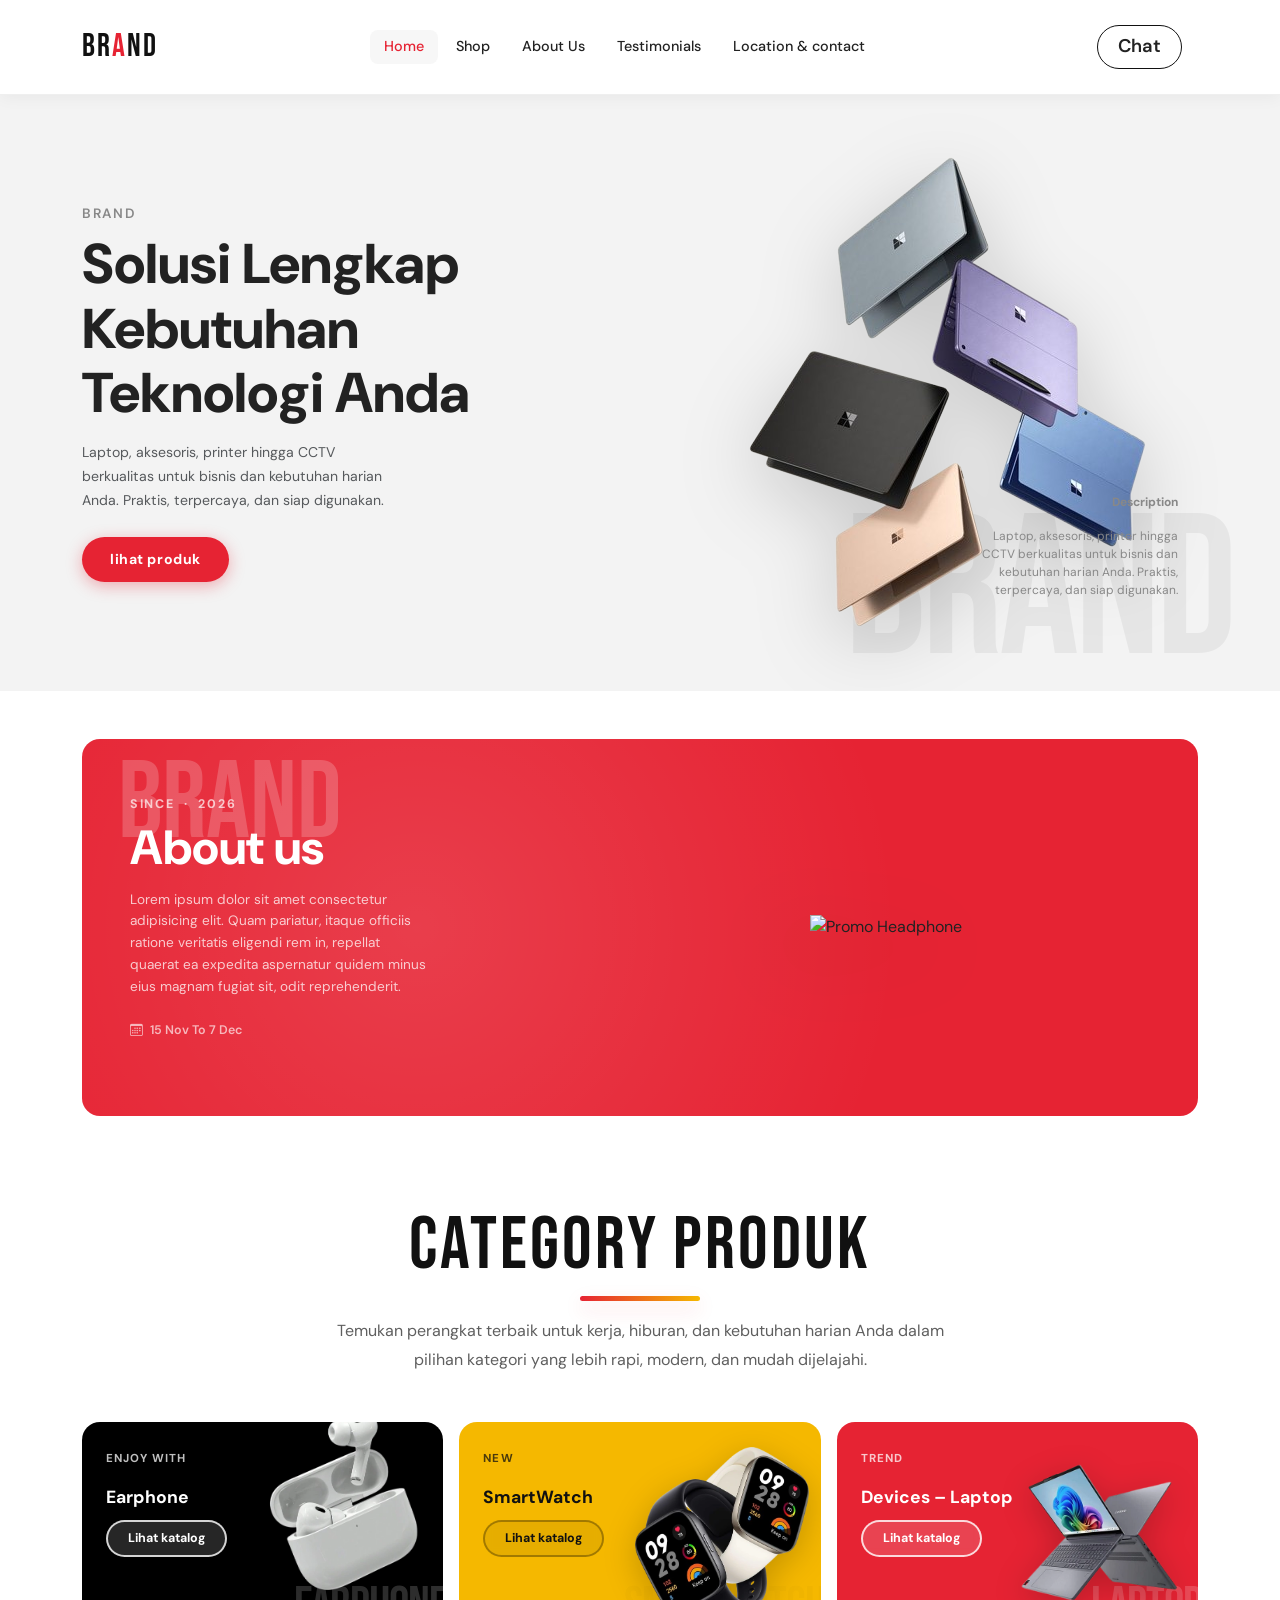
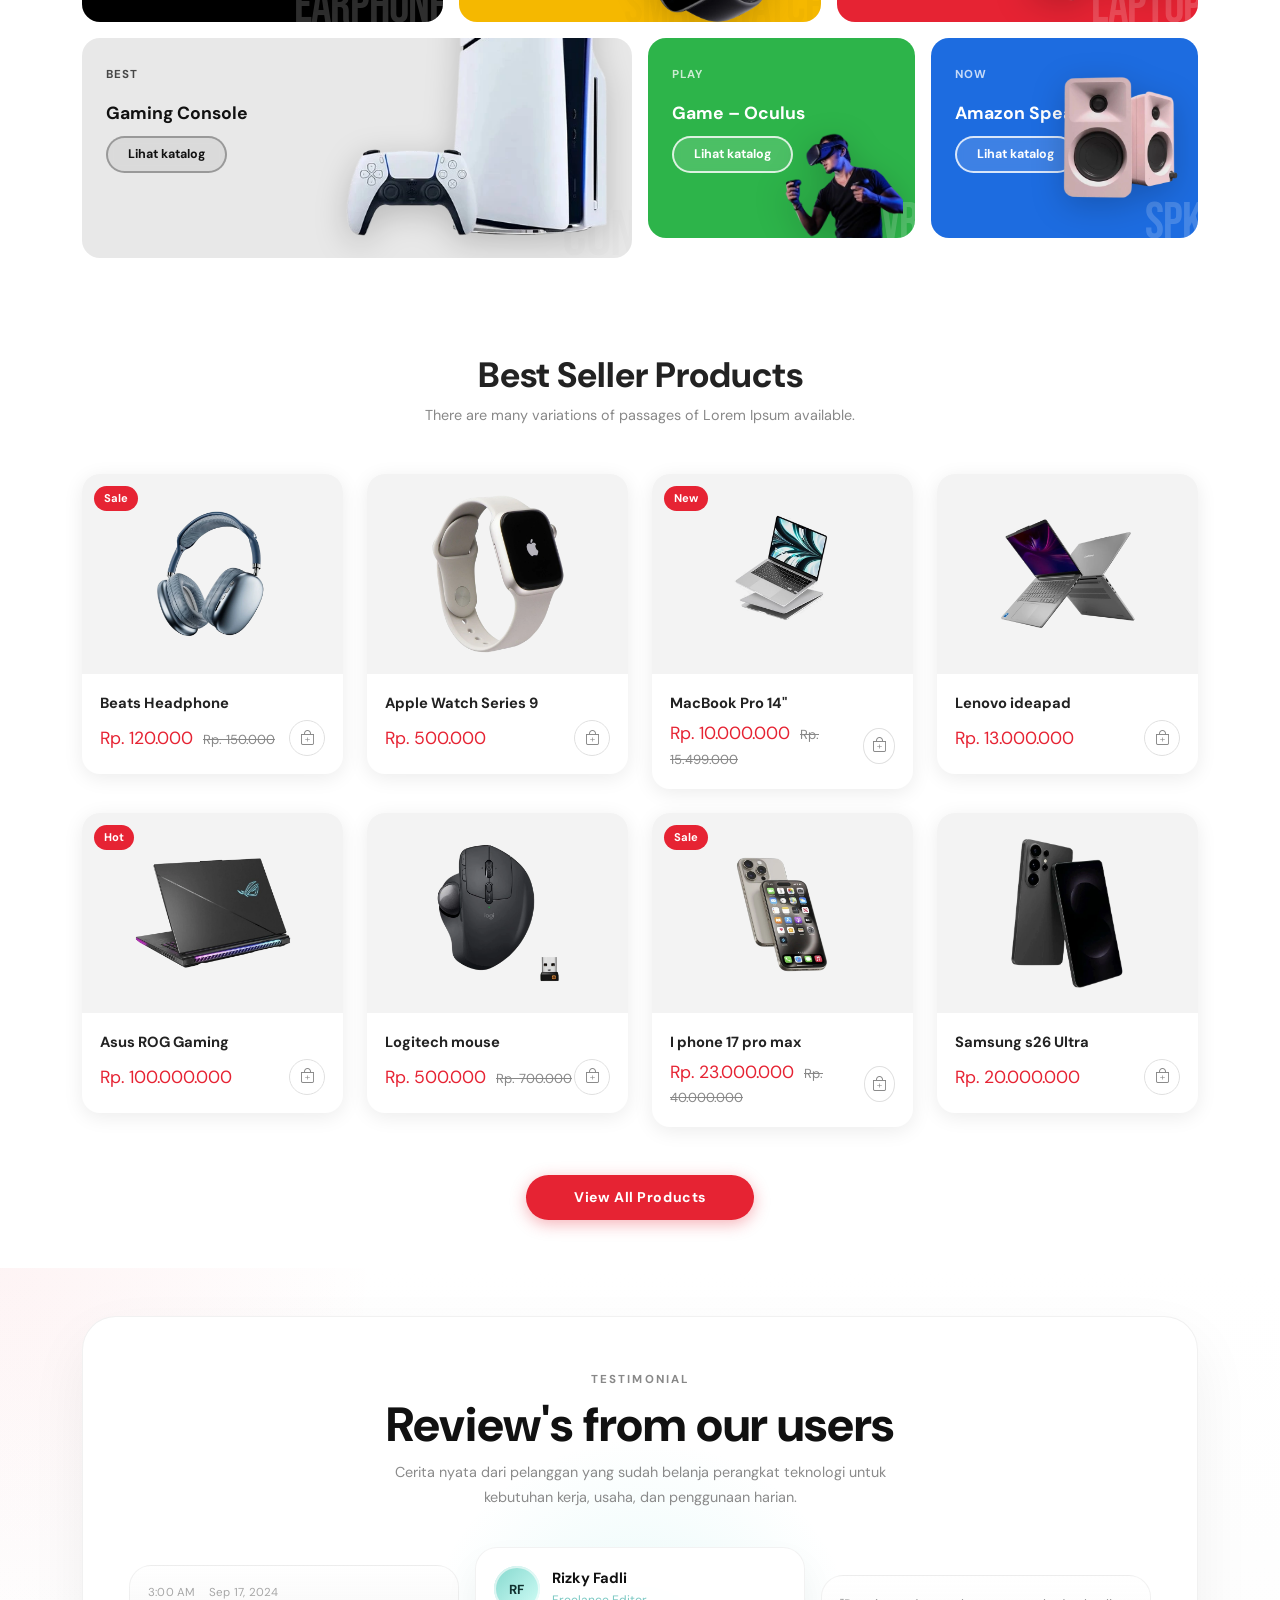
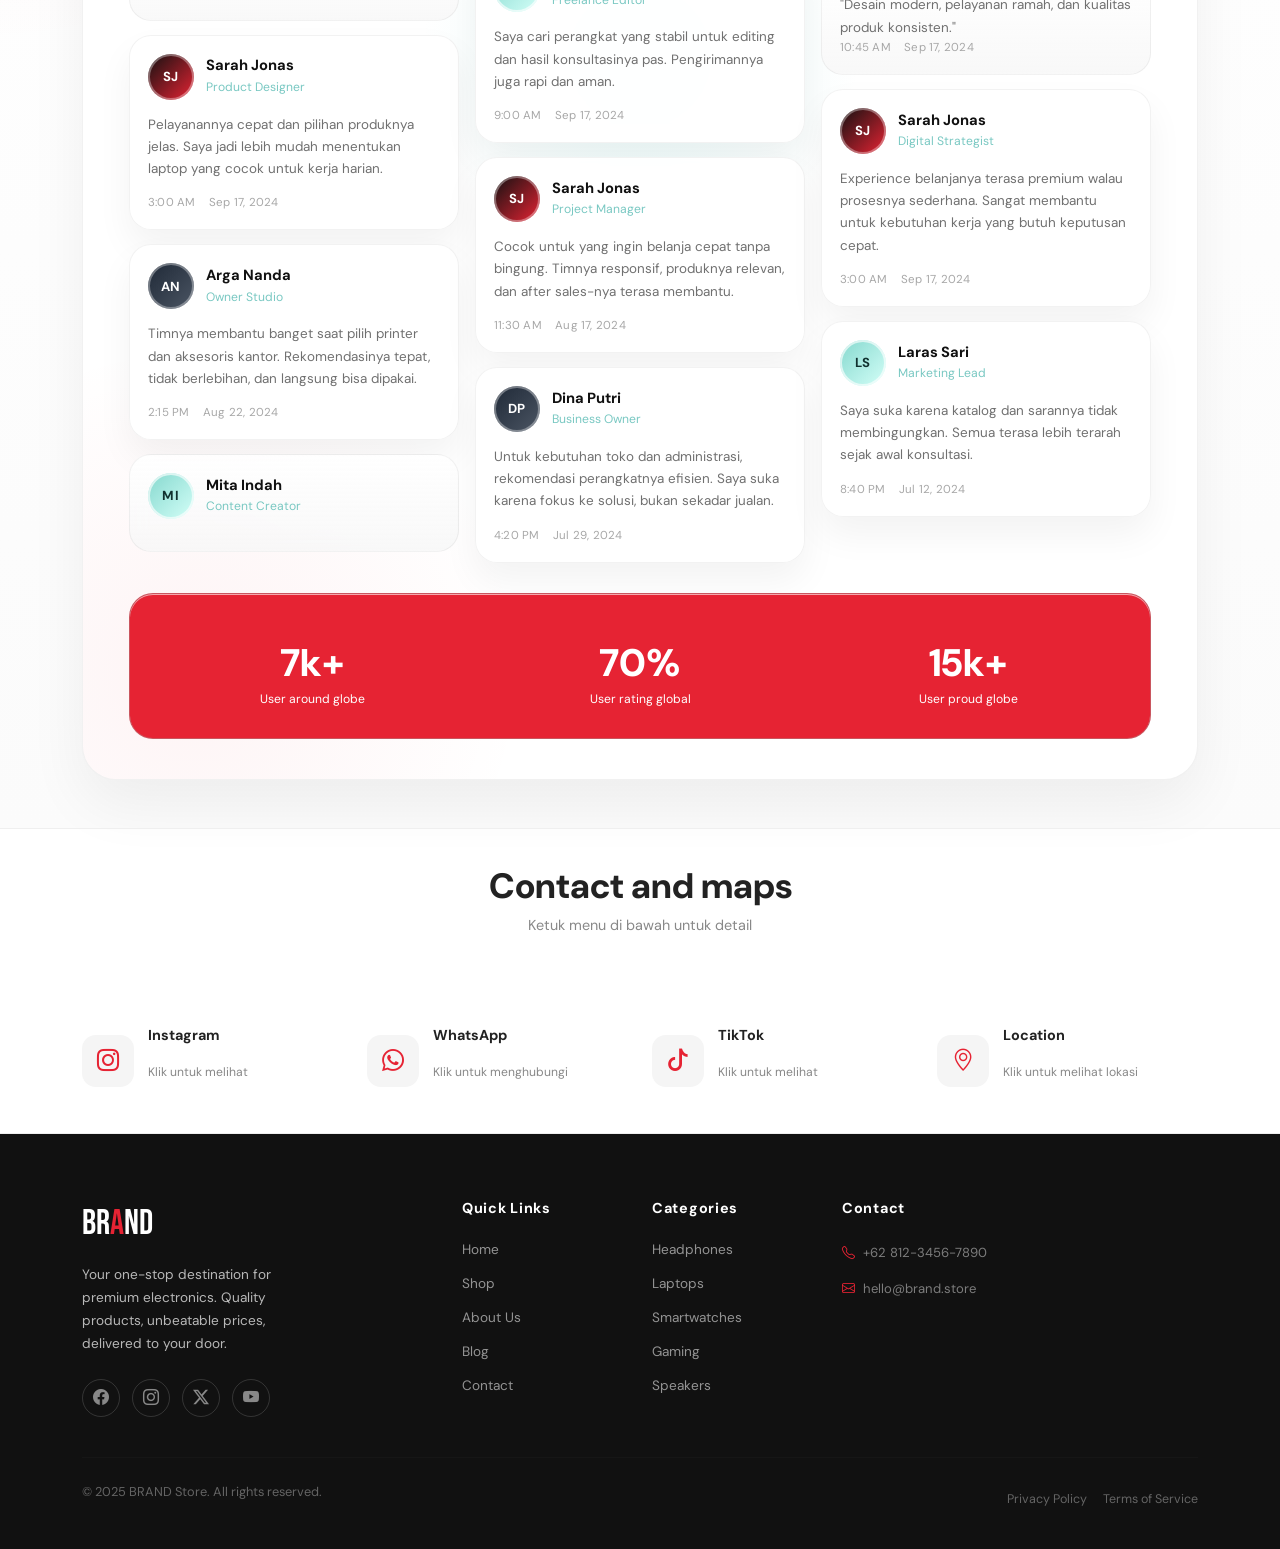
==== commit 45edd9e6: "Add files via upload" ====
--- a/index.html
+++ b/index.html
@@ -144,7 +144,7 @@
             <div>
               <p class="cat-label">New</p>
               <p class="cat-name">SmartWatch</p>
-              <a href="#" class="btn-browse dark mt-2">Lihat katalog</a>
+              <a href="smartwatch.html" class="btn-browse dark mt-2">Lihat katalog</a>
             </div>
             <div class="cat-ghost" style="color:rgba(0,0,0,.12);">SmartWatch</div>
             <img src="./Assets/image/image category/smartwatch.webp" alt="Smartwatch" />
@@ -170,7 +170,7 @@
             <div>
               <p class="cat-label">Best</p>
               <p class="cat-name">Gaming Console</p>
-              <a href="#" class="btn-browse dark mt-2">Lihat katalog</a>
+              <a href="playstation.html" class="btn-browse dark mt-2">Lihat katalog</a>
             </div>
             <div class="cat-ghost" style="color:rgba(0,0,0,.07);font-size:4rem;">CON</div>
             <img src="./Assets/image/image category/ps.webp" alt="Console" style="width:52%;" />
@@ -183,7 +183,7 @@
             <div>
               <p class="cat-label">Play</p>
               <p class="cat-name">Game – Oculus</p>
-              <a href="#" class="btn-browse mt-2">Lihat katalog</a>
+              <a href="oculus-game.html" class="btn-browse mt-2">Lihat katalog</a>
             </div>
             <div class="cat-ghost">VR</div>
             <img src="./Assets/image/image category/game-oculus.webp" alt="VR" />
@@ -196,7 +196,7 @@
             <div>
               <p class="cat-label">Now</p>
               <p class="cat-name">Amazon Speaker</p>
-              <a href="#" class="btn-browse mt-2">Lihat katalog</a>
+              <a href="speaker.html" class="btn-browse mt-2">Lihat katalog</a>
             </div>
             <div class="cat-ghost">SPK</div>
             <img src="./Assets/image/image category/speaker.webp" alt="Speaker" style="bottom:0px; width: 50%;"/>
--- a/CSS/style.css
+++ b/CSS/style.css
@@ -520,11 +520,11 @@
 
     /* HALAMAN KATALOG */
     .katalog-laptop{
-      margin-bottom: 50px;
+      margin-bottom: 78px;
       padding: 25px;
     }
     .katalog-laptop .section-title {
-      font-size: clamp(1.2rem, 5vw, 2.2rem);
+      font-size: clamp(1.5rem, 5vw, 2.5rem);
       font-weight: normal;
       font-family: var(--font-display);
       font-weight: 600;
@@ -946,6 +946,10 @@
         width: 40px;
         height: 40px;
       }
+
+      .katalog-laptop .section-title {
+      font-size: clamp(1.2rem, 5vw, 2.2rem);
+    }
     }
     @media (max-width: 575px) {
       .cat-card img { width: 40%; }
@@ -955,4 +959,8 @@
       .testimonial-subtitle { font-size: .84rem; }
       .testimonial-user { margin-bottom: 12px; }
       .testimonial-avatar { width: 42px; height: 42px; font-size: .75rem; }
-    }
+
+      .katalog-laptop .section-title {
+      font-size: clamp(1.5rem, 5vw, 2.5rem);
+    }
+    }
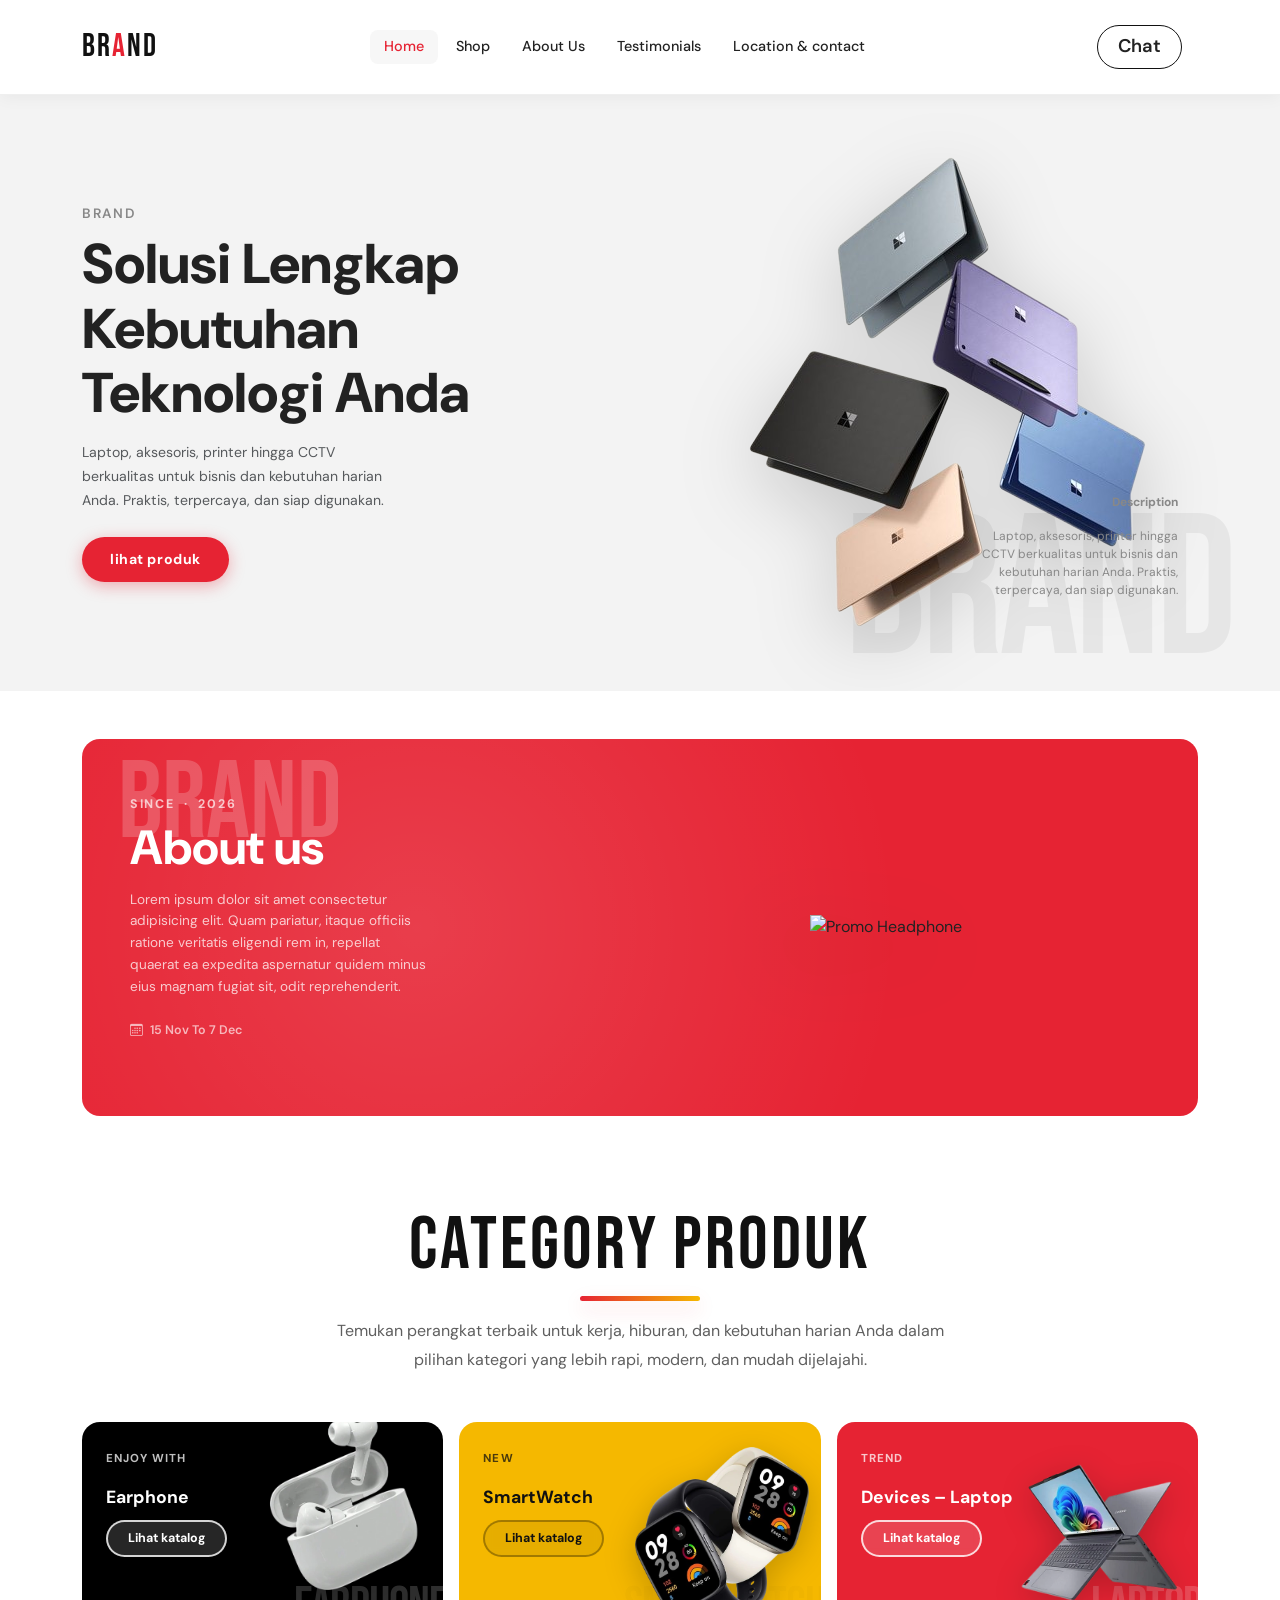
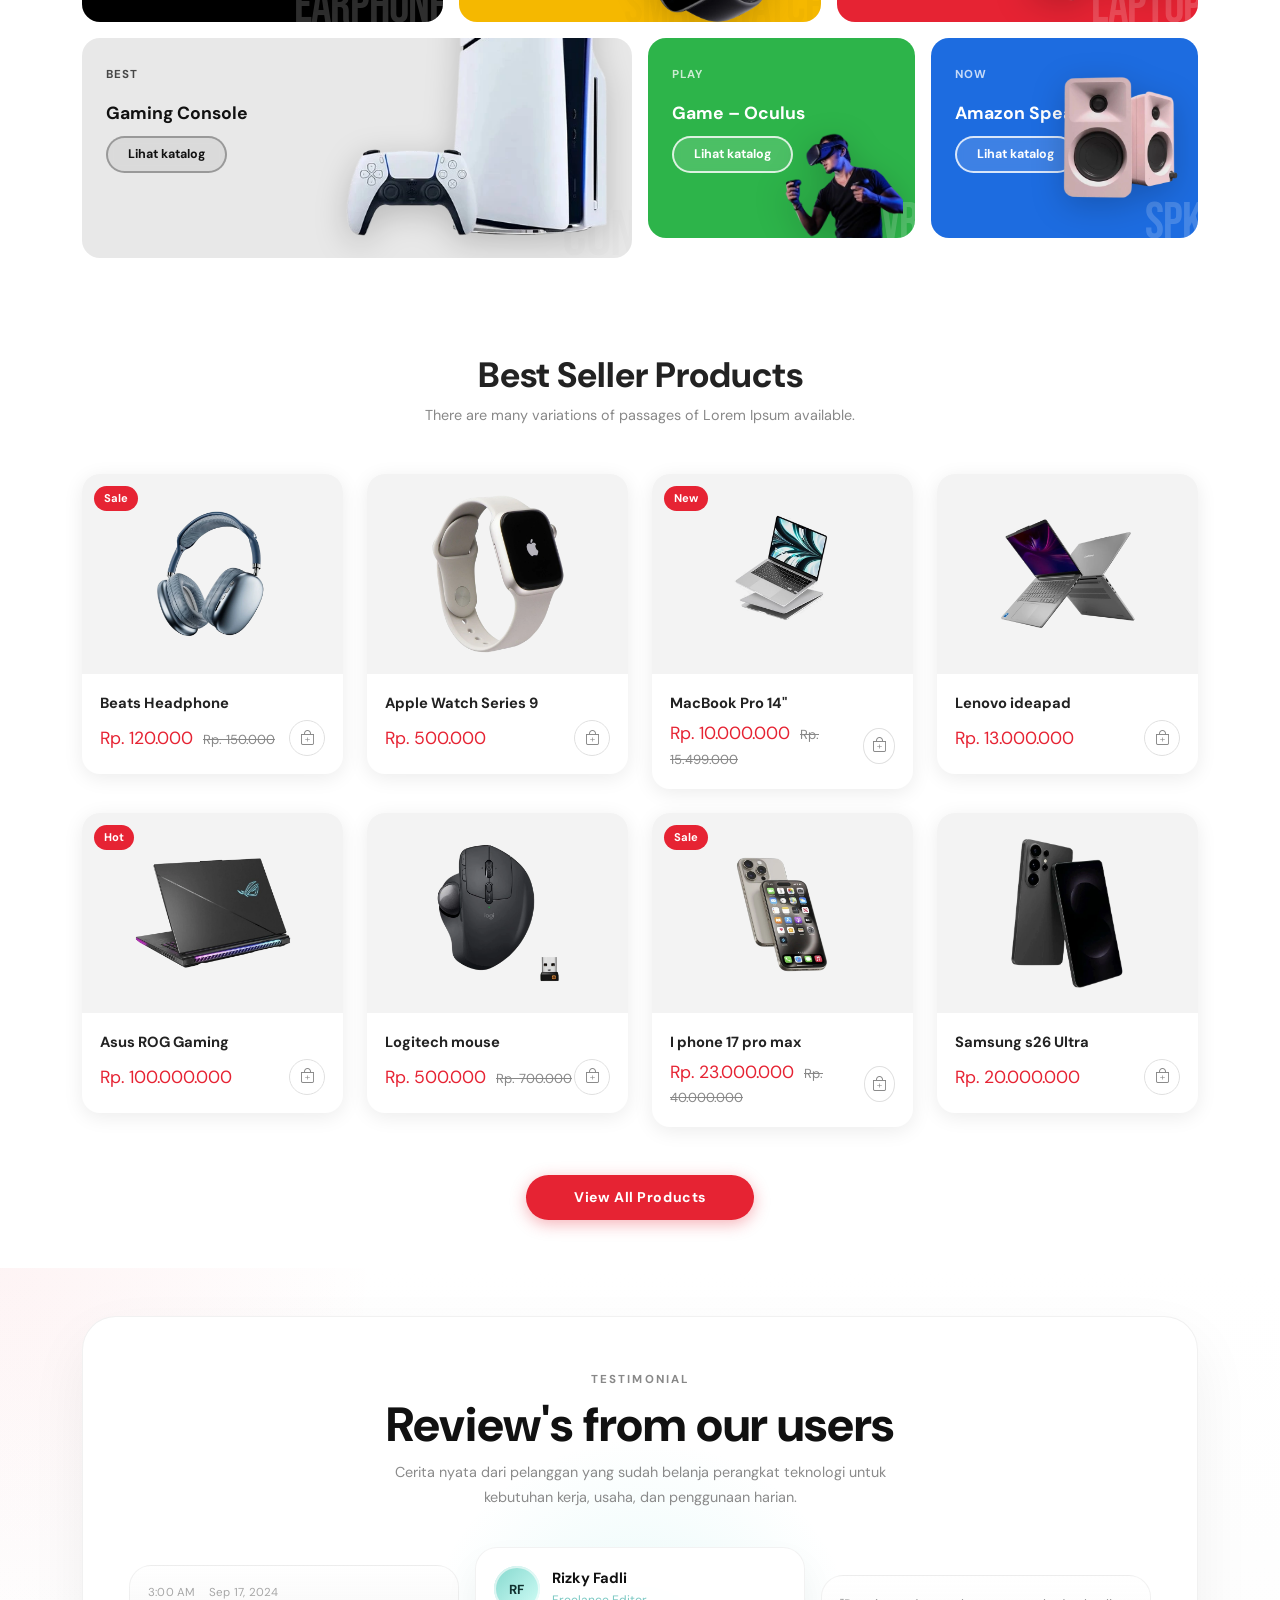
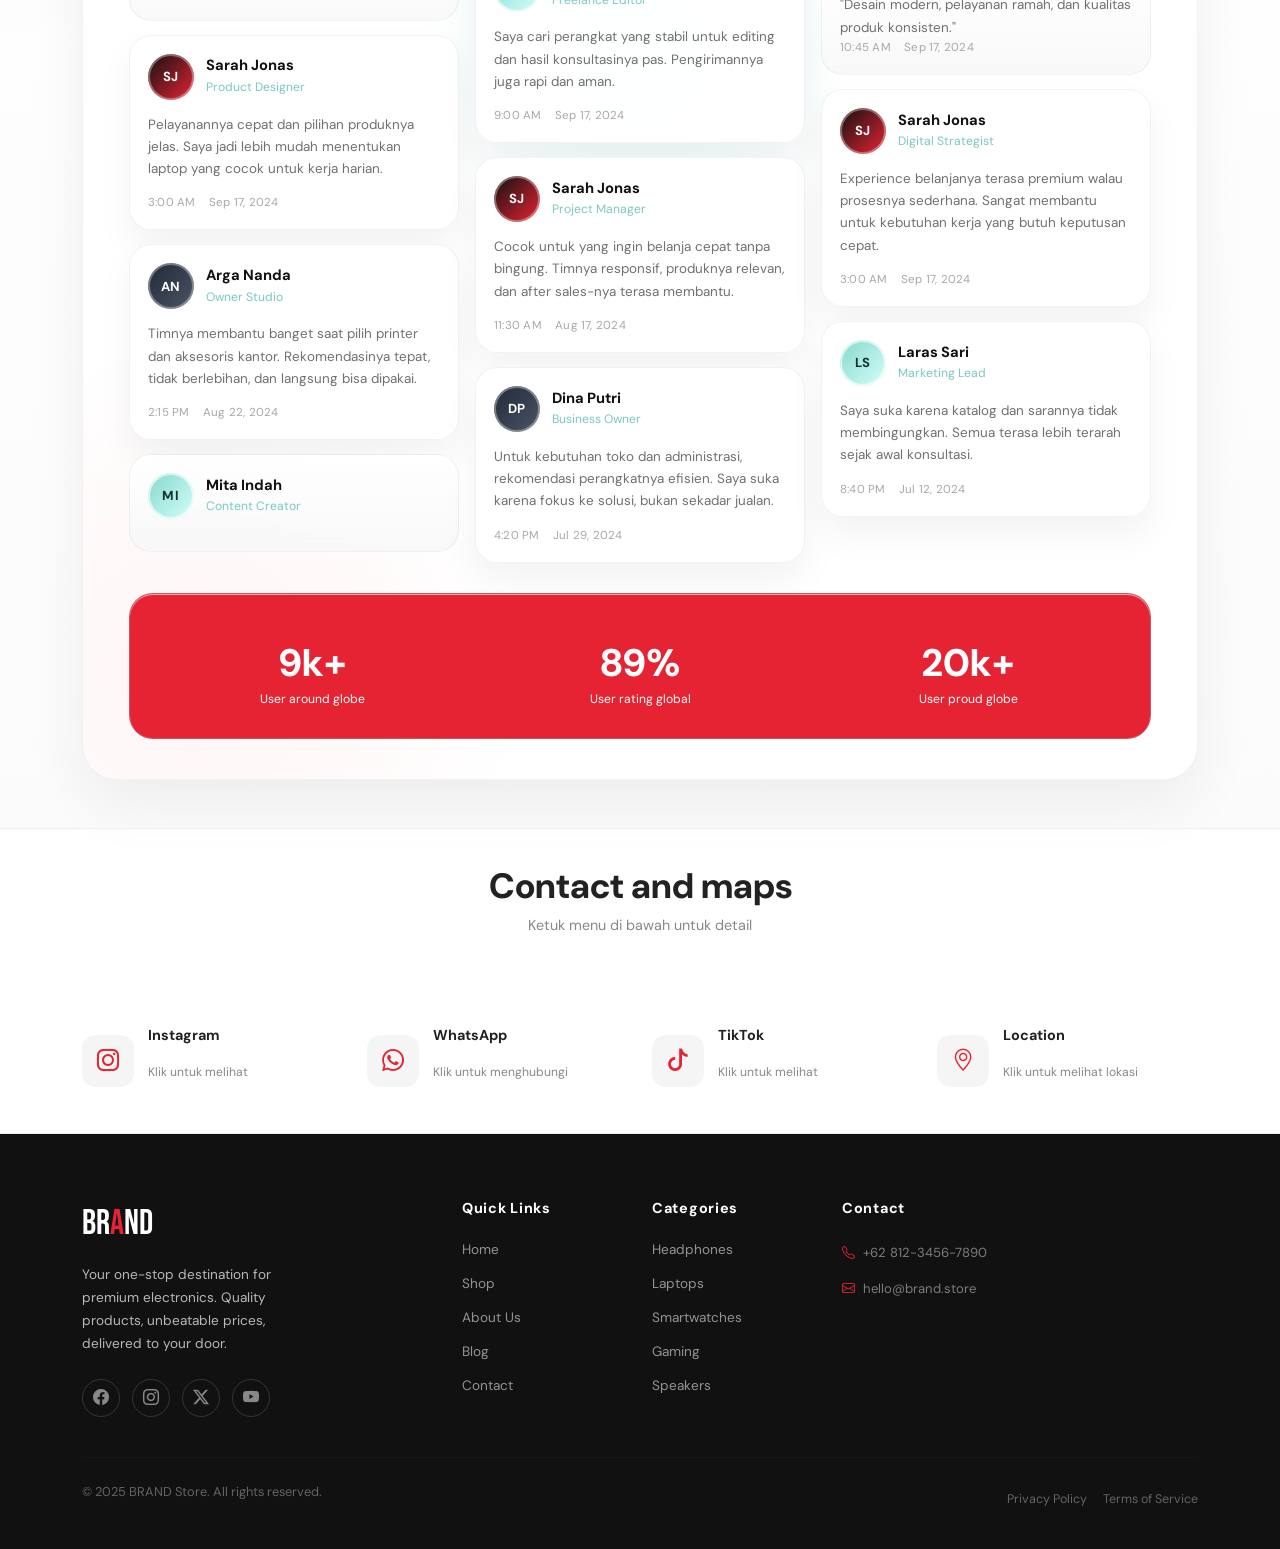
==== commit 387c3b5c: "Add files via upload" ====
--- a/index.html
+++ b/index.html
@@ -45,7 +45,7 @@
 
         <!-- Right icons -->
         <div class="nav-icons d-flex align-items-center ms-lg-3 mt-3 mt-lg-0">
-          <a href="#" class="btn-login me-3">Chat</a>
+          <a href="https://wa.me/085797252195?text=Halo, saya ingin bertanya tentang produk Anda." class="btn-login me-3">Chat</a>
         </div>
       </div>
     </div>
@@ -67,7 +67,7 @@
           <p class="text-muted mb-4 mt-3" style="font-size:.88rem;max-width:320px;line-height:1.7;">
             Laptop, aksesoris, printer hingga CCTV berkualitas untuk bisnis dan kebutuhan harian Anda. Praktis, terpercaya, dan siap digunakan.
           </p>
-          <a href="#" class="btn-red">lihat produk</a>
+          <a href="#category" class="btn-red">lihat produk</a>
         </div>
         <!-- Right -->
         <div class="col-lg-7 col-md-6 hero-img-wrap">
